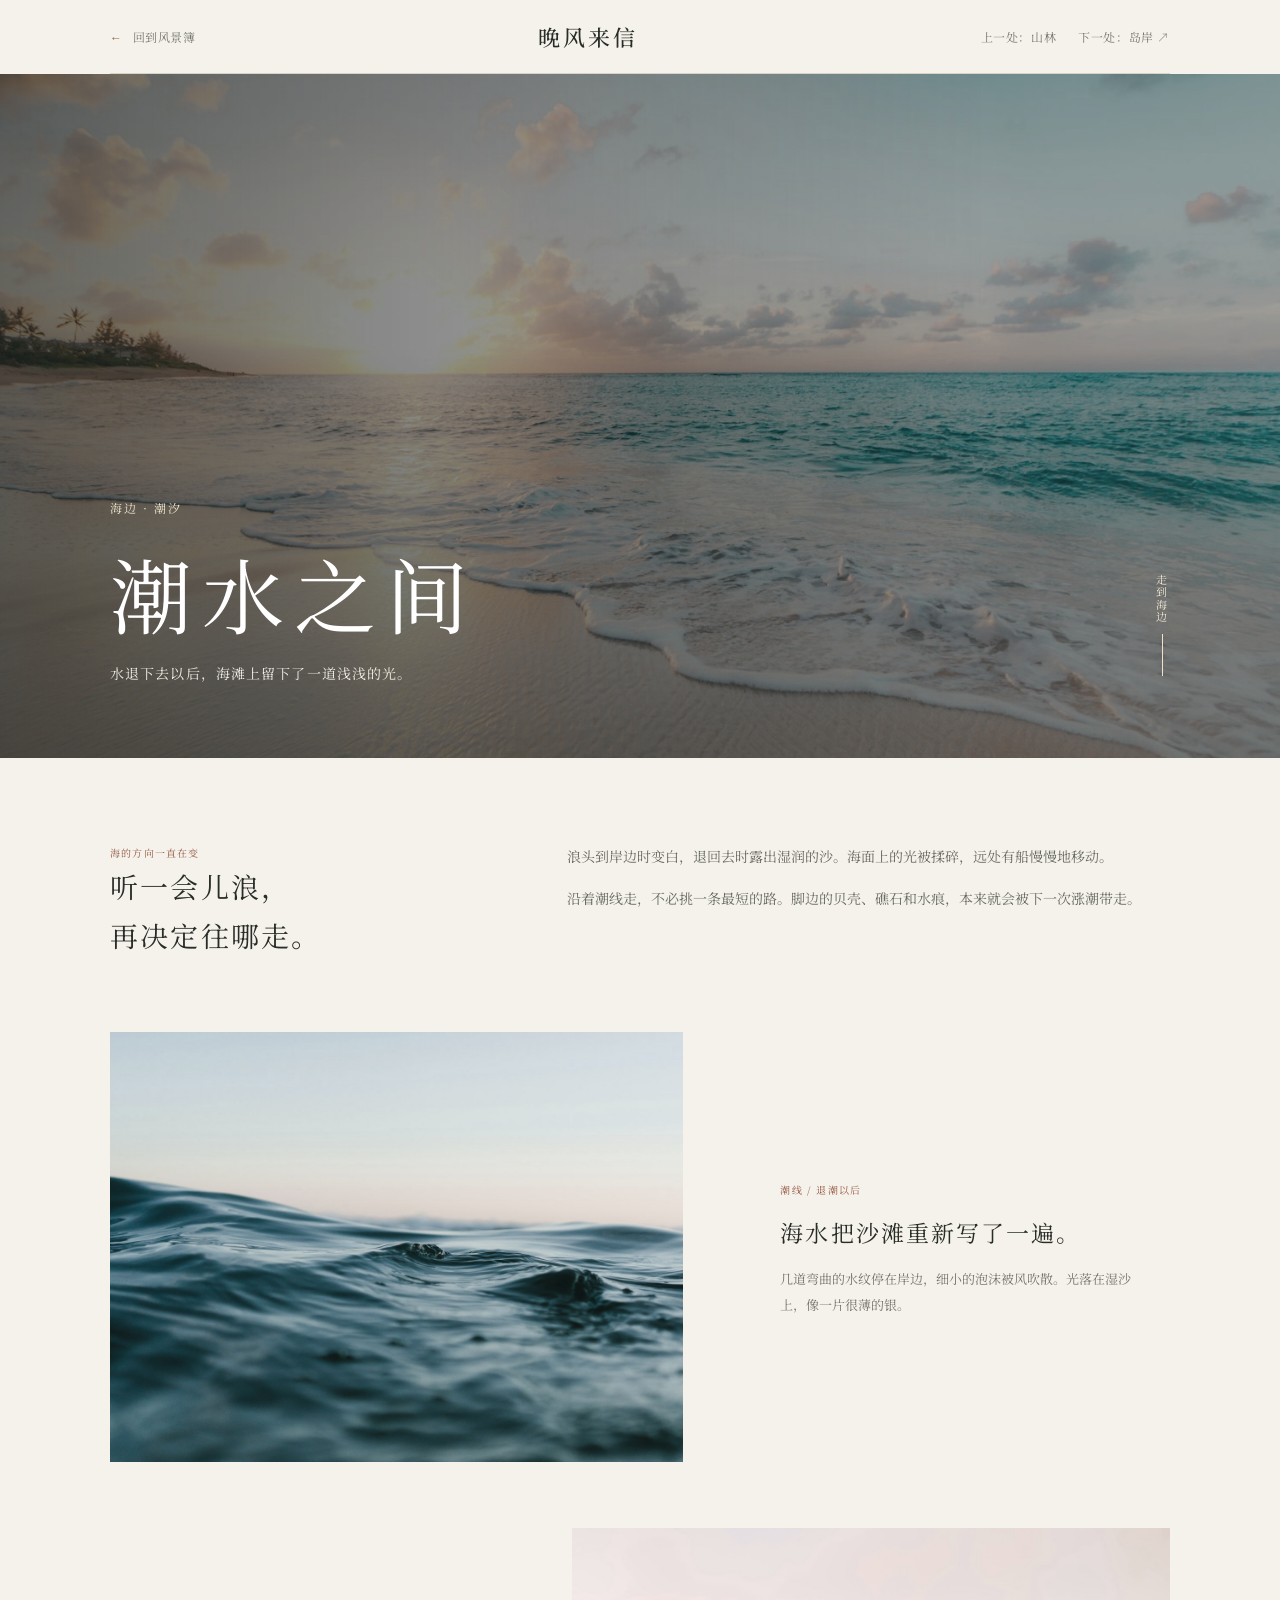
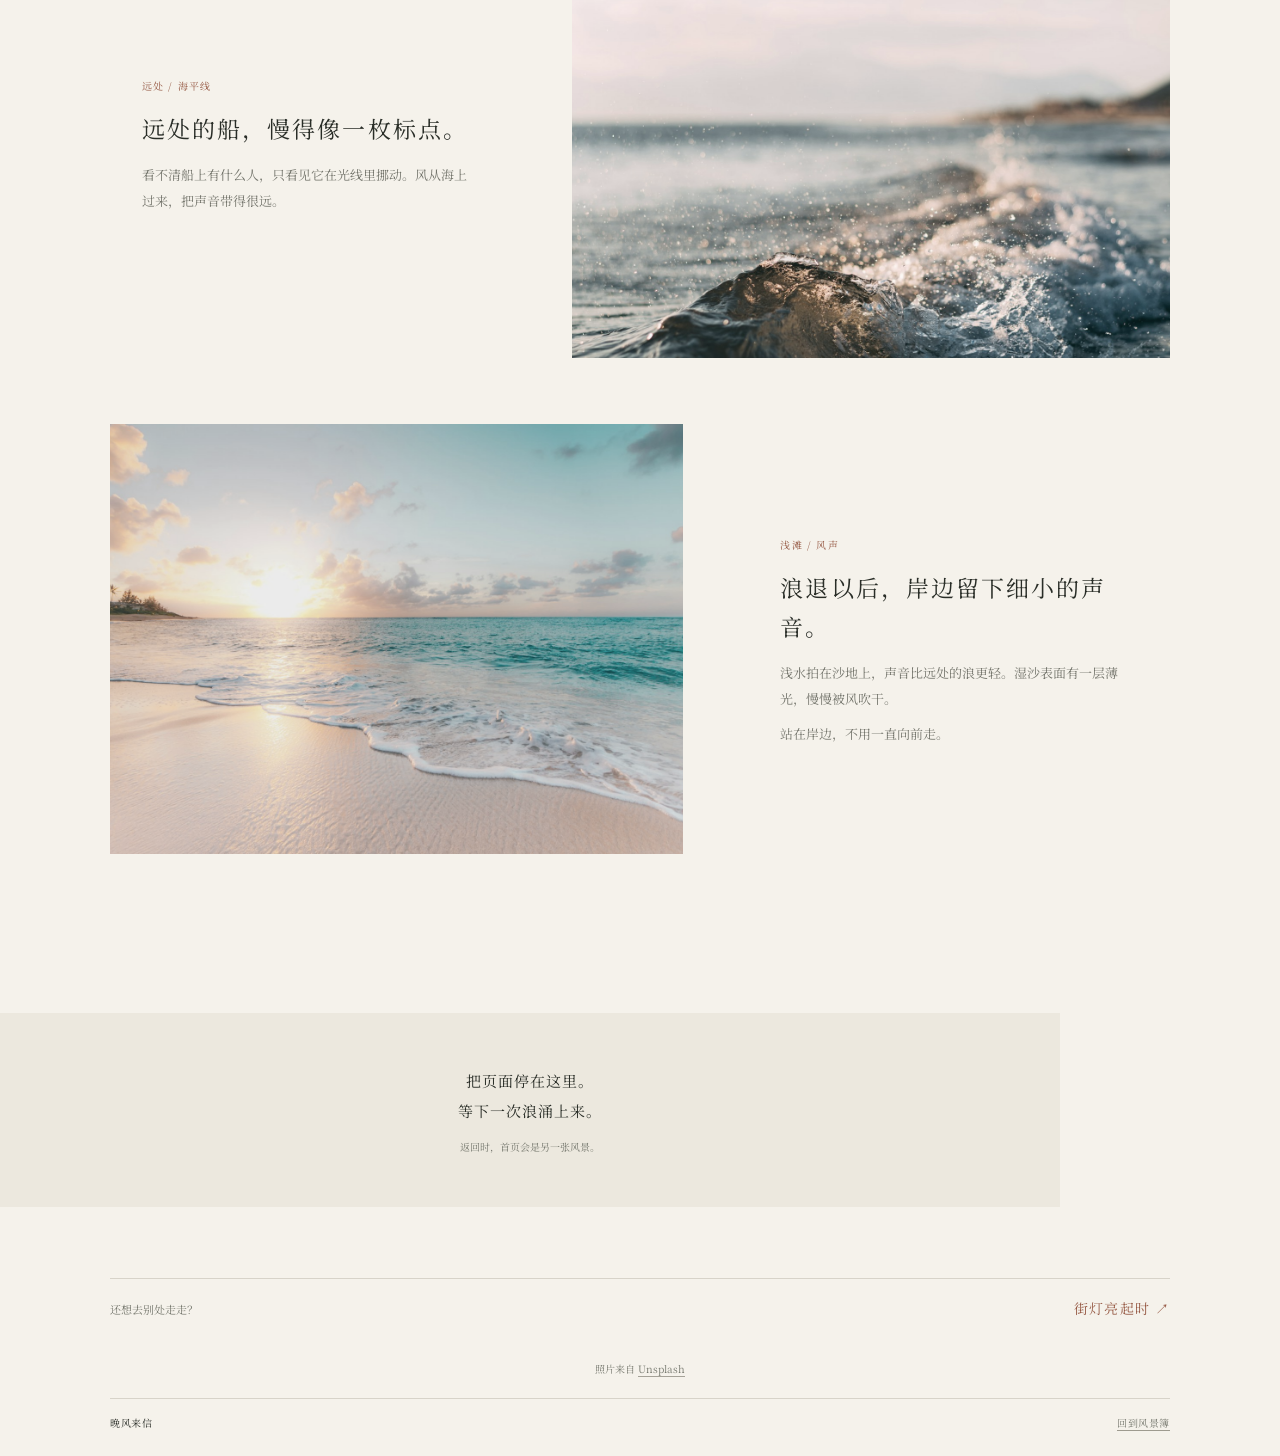
==== coast.html @ 427122a7 "Publish 晚风来信 static website" ====
<!doctype html><html lang="zh-CN"><head><meta charset="utf-8"><meta name="viewport" content="width=device-width, initial-scale=1"><meta name="theme-color" content="#f5f2eb"><meta name="description" content="沿着海岸，看看潮水留下的纹路。"><title>潮水之间｜晚风来信</title><link rel="preconnect" href="https://images.unsplash.com"><link rel="preconnect" href="https://fonts.googleapis.com"><link rel="preconnect" href="https://fonts.gstatic.com" crossorigin><link href="https://fonts.googleapis.com/css2?family=Noto+Serif+SC:wght@400;500;600&display=swap" rel="stylesheet"><link rel="stylesheet" href="site.css"><script defer src="site.js"></script></head><body class="page-enter">
<header class="place-head shell"><a class="back-link" href="index.html">回到风景簿</a><a class="wordmark" href="index.html">晚风来信</a><nav class="place-nav"><a href="mountain.html">上一处：山林</a><a href="island.html">下一处：岛岸 ↗</a></nav></header>
<main><section class="place-cover"><img data-photo="coast" alt="海浪和远处的海平线"><div class="place-cover-title"><small>海边 · 潮汐</small><h1>潮水之间</h1><p>水退下去以后，海滩上留下了一道浅浅的光。</p></div><a class="cover-enter" href="#view">走到海边</a></section>
<section class="place-intro shell" id="view"><div><small>海的方向一直在变</small><h2>听一会儿浪，<br>再决定往哪走。</h2></div><div><p>浪头到岸边时变白，退回去时露出湿润的沙。海面上的光被揉碎，远处有船慢慢地移动。</p><p>沿着潮线走，不必挑一条最短的路。脚边的贝壳、礁石和水痕，本来就会被下一次涨潮带走。</p></div></section>
<section class="photo-essay shell"><article class="essay-row"><figure class="essay-image"><img data-photo="coast" loading="lazy" alt="海岸边的潮水和礁石"></figure><div class="essay-text"><small>潮线 / 退潮以后</small><h3>海水把沙滩重新写了一遍。</h3><p>几道弯曲的水纹停在岸边，细小的泡沫被风吹散。光落在湿沙上，像一片很薄的银。</p></div></article><article class="essay-row reverse"><figure class="essay-image"><img data-photo="coast" loading="lazy" alt="海面上的薄雾和暮光"></figure><div class="essay-text"><small>远处 / 海平线</small><h3>远处的船，慢得像一枚标点。</h3><p>看不清船上有什么人，只看见它在光线里挪动。风从海上过来，把声音带得很远。</p></div></article><article class="essay-row"><figure class="essay-image"><img data-photo="coast" loading="lazy" alt="岸边的浅水和风吹过的海面"></figure><div class="essay-text"><small>浅滩 / 风声</small><h3>浪退以后，岸边留下细小的声音。</h3><p>浅水拍在沙地上，声音比远处的浪更轻。湿沙表面有一层薄光，慢慢被风吹干。</p><p>站在岸边，不用一直向前走。</p></div></article></section>
<section class="place-pause shell"><p>把页面停在这里。<br>等下一次浪涌上来。</p><small>返回时，首页会是另一张风景。</small></section>
<div class="next-place shell"><span>还想去别处走走？</span><a href="island.html">街灯亮起时</a></div><div class="place-credit">照片来自 <a href="https://unsplash.com" target="_blank" rel="noreferrer">Unsplash</a></div></main><footer class="site-footer shell"><span>晚风来信</span><a href="index.html">回到风景簿</a></footer></body></html>
---- site.css ----
:root{--paper:#f5f2eb;--paper2:#ece8de;--ink:#292d27;--muted:#77796f;--line:#d7d3c9;--red:#975b46;--serif:"Noto Serif SC","Songti SC",SimSun,serif;--width:1060px}*{box-sizing:border-box}html{scroll-behavior:smooth}body{margin:0;background:var(--paper);color:var(--ink);font-family:var(--serif);-webkit-font-smoothing:antialiased}a{color:inherit;text-decoration:none}.shell{width:min(var(--width),calc(100% - 76px));margin-inline:auto}.site-head{min-height:93px;display:grid;grid-template-columns:auto 1fr auto;gap:34px;align-items:center;border-bottom:1px solid var(--line)}.wordmark{font-size:22px;font-weight:500;letter-spacing:.13em;white-space:nowrap}.motto{font-size:12px;color:var(--muted);letter-spacing:.04em}.site-head nav{display:flex;gap:23px;font-size:12px;color:var(--muted)}.site-head nav a{padding:7px 0}.site-head nav .active{color:var(--red);border-bottom:1px solid var(--red)}.home-hero{padding-top:28px}.cover-link{height:390px;display:block;position:relative;overflow:hidden;background:#858d7d;color:#fff}.cover-photo{width:100%;height:100%;object-fit:cover;object-position:center 53%;filter:saturate(.66) brightness(.82);transition:transform 1.4s ease,opacity .5s}.cover-link:hover .cover-photo{transform:scale(1.025)}.cover-shade{position:absolute;inset:0;background:linear-gradient(90deg,rgba(18,24,19,.56),transparent 75%),linear-gradient(0deg,rgba(18,22,18,.35),transparent 65%)}.cover-title{position:absolute;left:6.4%;top:50%;transform:translateY(-50%);display:flex;flex-direction:column;align-items:flex-start}.cover-title small{font:12px var(--serif);letter-spacing:.18em;color:#eee7d9}.cover-title strong{font-size:clamp(36px,5.6vw,62px);line-height:1.45;letter-spacing:.09em;font-weight:400;margin:18px 0}.cover-title em{font-style:normal;font-size:13px;letter-spacing:.08em;border-bottom:1px solid #ffffff8a;padding-bottom:8px}.cover-mark{position:absolute;right:24px;bottom:20px;font-size:10px;letter-spacing:.06em;color:#ffffffc9}.hero-caption{text-align:right;color:var(--muted);font-size:12px;line-height:1.9;margin:13px 0 0}.destinations{padding-top:69px}.section-line{display:flex;align-items:baseline;justify-content:space-between;border-bottom:1px solid var(--line);padding-bottom:14px;margin-bottom:4px}.section-line h1{font-weight:400;font-size:24px;letter-spacing:.09em;margin:0}.section-line span{color:var(--muted);font-size:11px;letter-spacing:.08em}.destination{position:relative;display:grid;grid-template-columns:65px minmax(240px,.8fr) minmax(270px,1.2fr);gap:28px;align-items:center;padding:25px 8px 27px;border-bottom:1px solid var(--line);transition:background .3s,padding .3s}.destination:hover{background:#eeebe3;padding-left:17px;padding-right:17px}.destination-index{align-self:start;padding-top:8px;font-size:12px;color:var(--red);letter-spacing:.1em;writing-mode:vertical-rl}.destination-image{height:178px;overflow:hidden;background:var(--paper2)}.destination-image img{width:100%;height:100%;object-fit:cover;filter:saturate(.68);transition:transform .8s}.destination:hover .destination-image img{transform:scale(1.04)}.destination-copy{padding:5px 7% 5px 3%}.destination-copy h2{font-size:24px;font-weight:400;letter-spacing:.1em;margin:0 0 12px}.destination-copy p{font-size:13px;line-height:2;color:var(--muted);margin:0}.enter-link{display:inline-flex;gap:22px;align-items:center;margin-top:23px;color:var(--red);font-size:12px;letter-spacing:.07em}.enter-link b{font:16px Arial,sans-serif;transition:transform .2s}.destination:hover .enter-link b{transform:translate(3px,-2px)}.about{padding:64px 0 78px;text-align:center}.about-rule{width:35px;height:1px;background:var(--red);margin:0 auto 23px}.about p{font-size:14px;line-height:2.1;letter-spacing:.04em;margin:0 0 17px}.about span{font-size:10px;color:var(--muted)}.about a,.site-footer a{border-bottom:1px solid #9e9b8f}.site-footer{padding:16px 0 25px;border-top:1px solid var(--line);display:flex;justify-content:space-between;font-size:10px;color:var(--muted);letter-spacing:.06em}.site-footer span:first-child{color:var(--ink)}
/* Places */
.place-head{min-height:74px;display:flex;justify-content:space-between;align-items:center;border-bottom:1px solid var(--line)}.back-link,.place-nav a{font-size:12px;color:var(--muted);letter-spacing:.05em}.back-link:before{content:"←";margin-right:10px;color:var(--red);font-family:Arial,sans-serif}.place-nav{display:flex;gap:22px}.place-nav a:hover,.back-link:hover{color:var(--red)}.place-cover{height:min(76svh,710px);min-height:490px;position:relative;overflow:hidden;background:#818879;color:white}.place-cover img{width:100%;height:100%;object-fit:cover;filter:saturate(.65) brightness(.77);animation:slow-arrive 1.3s ease both}.place-cover:after{content:"";position:absolute;inset:0;background:linear-gradient(90deg,#10151070,transparent 77%),linear-gradient(0deg,#10151059,transparent 60%)}.place-cover-title{position:absolute;z-index:1;left:max(38px,calc((100vw - var(--width))/2));bottom:11%;max-width:620px}.place-cover-title small{font-size:12px;letter-spacing:.16em;color:#f0e6ce}.place-cover-title h1{font-size:clamp(42px,7vw,82px);font-weight:400;letter-spacing:.12em;margin:16px 0 12px}.place-cover-title p{font-size:14px;letter-spacing:.08em;color:#f1eee6;margin:0}.cover-enter{position:absolute;z-index:1;right:max(38px,calc((100vw - var(--width))/2));bottom:12%;font-size:11px;letter-spacing:.12em;writing-mode:vertical-rl;color:#f3ead4}.cover-enter:after{content:"";display:inline-block;height:42px;width:1px;background:#eee3c7;margin:12px auto 0}.place-intro{padding:81px 0 72px;display:grid;grid-template-columns:.75fr 1.25fr;gap:9%;align-items:start}.place-intro h2{font-size:28px;font-weight:400;line-height:1.75;letter-spacing:.08em;margin:0}.place-intro p{font-size:14px;line-height:2.1;color:#686b62;margin:3px 0 13px;max-width:590px}.place-intro small{font-size:10px;color:var(--red);letter-spacing:.12em}.photo-essay{padding-bottom:83px}.essay-row{display:grid;grid-template-columns:1.15fr .85fr;gap:6%;align-items:center;margin:0 0 66px}.essay-row.reverse{grid-template-columns:.8fr 1.2fr}.essay-row.reverse .essay-image{order:2}.essay-image{height:430px;overflow:hidden;background:var(--paper2)}.essay-image img{width:100%;height:100%;object-fit:cover;filter:saturate(.69);transition:transform 1.4s ease}.essay-image:hover img{transform:scale(1.025)}.essay-text{padding:15px 8%}.essay-text small{font-size:10px;color:var(--red);letter-spacing:.12em}.essay-text h3{font-size:23px;font-weight:400;letter-spacing:.09em;line-height:1.7;margin:14px 0}.essay-text p{font-size:13px;color:#75766d;line-height:2;margin:0}.place-pause{padding:53px 24px;background:var(--paper2);text-align:center;margin:10px 0 71px}.place-pause p{font-size:15px;line-height:2;letter-spacing:.06em;margin:0}.place-pause small{display:block;font-size:10px;color:var(--muted);margin-top:13px}.next-place{display:flex;justify-content:space-between;align-items:center;border-top:1px solid var(--line);padding:19px 0 42px}.next-place span{font-size:11px;color:var(--muted)}.next-place a{font-size:14px;color:var(--red);letter-spacing:.08em}.next-place a:after{content:" ↗";font-family:Arial,sans-serif}.place-credit{font-size:10px;color:var(--muted);text-align:center;padding:0 0 22px}.place-credit a{border-bottom:1px solid #a5a298}
.page-enter{animation:page-in .65s ease both}@keyframes page-in{from{opacity:0}to{opacity:1}}@keyframes slow-arrive{from{transform:scale(1.03);opacity:.7}to{transform:scale(1);opacity:1}}
@media(max-width:700px){.shell{width:calc(100% - 38px)}.site-head{min-height:82px;grid-template-columns:1fr auto;gap:0}.wordmark{font-size:20px}.motto{grid-column:1;grid-row:2;margin:0 0 11px;font-size:10px}.site-head nav{grid-column:2;grid-row:1/3;gap:13px;font-size:11px}.home-hero{padding-top:17px}.cover-link{height:360px}.cover-title{left:24px}.cover-title strong{font-size:41px}.cover-mark{right:13px;bottom:12px}.hero-caption{font-size:11px}.destinations{padding-top:52px}.section-line{align-items:flex-start;gap:15px}.section-line h1{font-size:20px}.section-line span{font-size:10px;white-space:nowrap;padding-top:6px}.destination{grid-template-columns:26px 1fr;gap:15px;padding:20px 0}.destination-index{grid-row:1/3;font-size:10px}.destination-image{height:170px;grid-column:2}.destination-copy{grid-column:2;padding:2px 0}.destination-copy h2{font-size:21px}.destination-copy p{font-size:12px}.enter-link{margin-top:15px}.about{padding:51px 0 60px}.place-head{min-height:66px}.place-nav{gap:12px}.place-nav a,.back-link{font-size:10px}.place-cover{height:75svh;min-height:490px}.place-cover-title{left:23px;right:23px;bottom:12%}.place-cover-title h1{font-size:47px}.place-cover-title p{font-size:12px;line-height:1.8}.cover-enter{right:23px;bottom:14%}.place-intro{padding:58px 0 50px;grid-template-columns:1fr;gap:19px}.place-intro h2{font-size:24px}.place-intro p{font-size:13px}.essay-row,.essay-row.reverse{grid-template-columns:1fr;gap:19px;margin-bottom:42px}.essay-row.reverse .essay-image{order:0}.essay-image{height:320px}.essay-text{padding:0 4px}.essay-text h3{font-size:20px;margin:10px 0}.essay-text p{font-size:12px}.place-pause{margin:0 0 47px;padding:38px 18px}.place-pause p{font-size:13px}.next-place{padding-bottom:30px}.site-footer{font-size:9px}}
@media(prefers-reduced-motion:reduce){html{scroll-behavior:auto}*,*:before,*:after{animation-duration:.01ms!important;transition-duration:.01ms!important}}
body.leaving{opacity:0;transition:opacity .12s ease}
figure{margin:0}
.destination-kind{display:block;margin:0 0 9px;color:var(--red);font-size:10px;letter-spacing:.12em}.destination:nth-of-type(even) .destination-image{grid-column:3}.destination:nth-of-type(even) .destination-copy{grid-column:2;grid-row:1}.essay-text p+p{margin-top:9px}@media(max-width:700px){.destination:nth-of-type(even) .destination-image{grid-column:2}.destination:nth-of-type(even) .destination-copy{grid-column:2;grid-row:auto}}
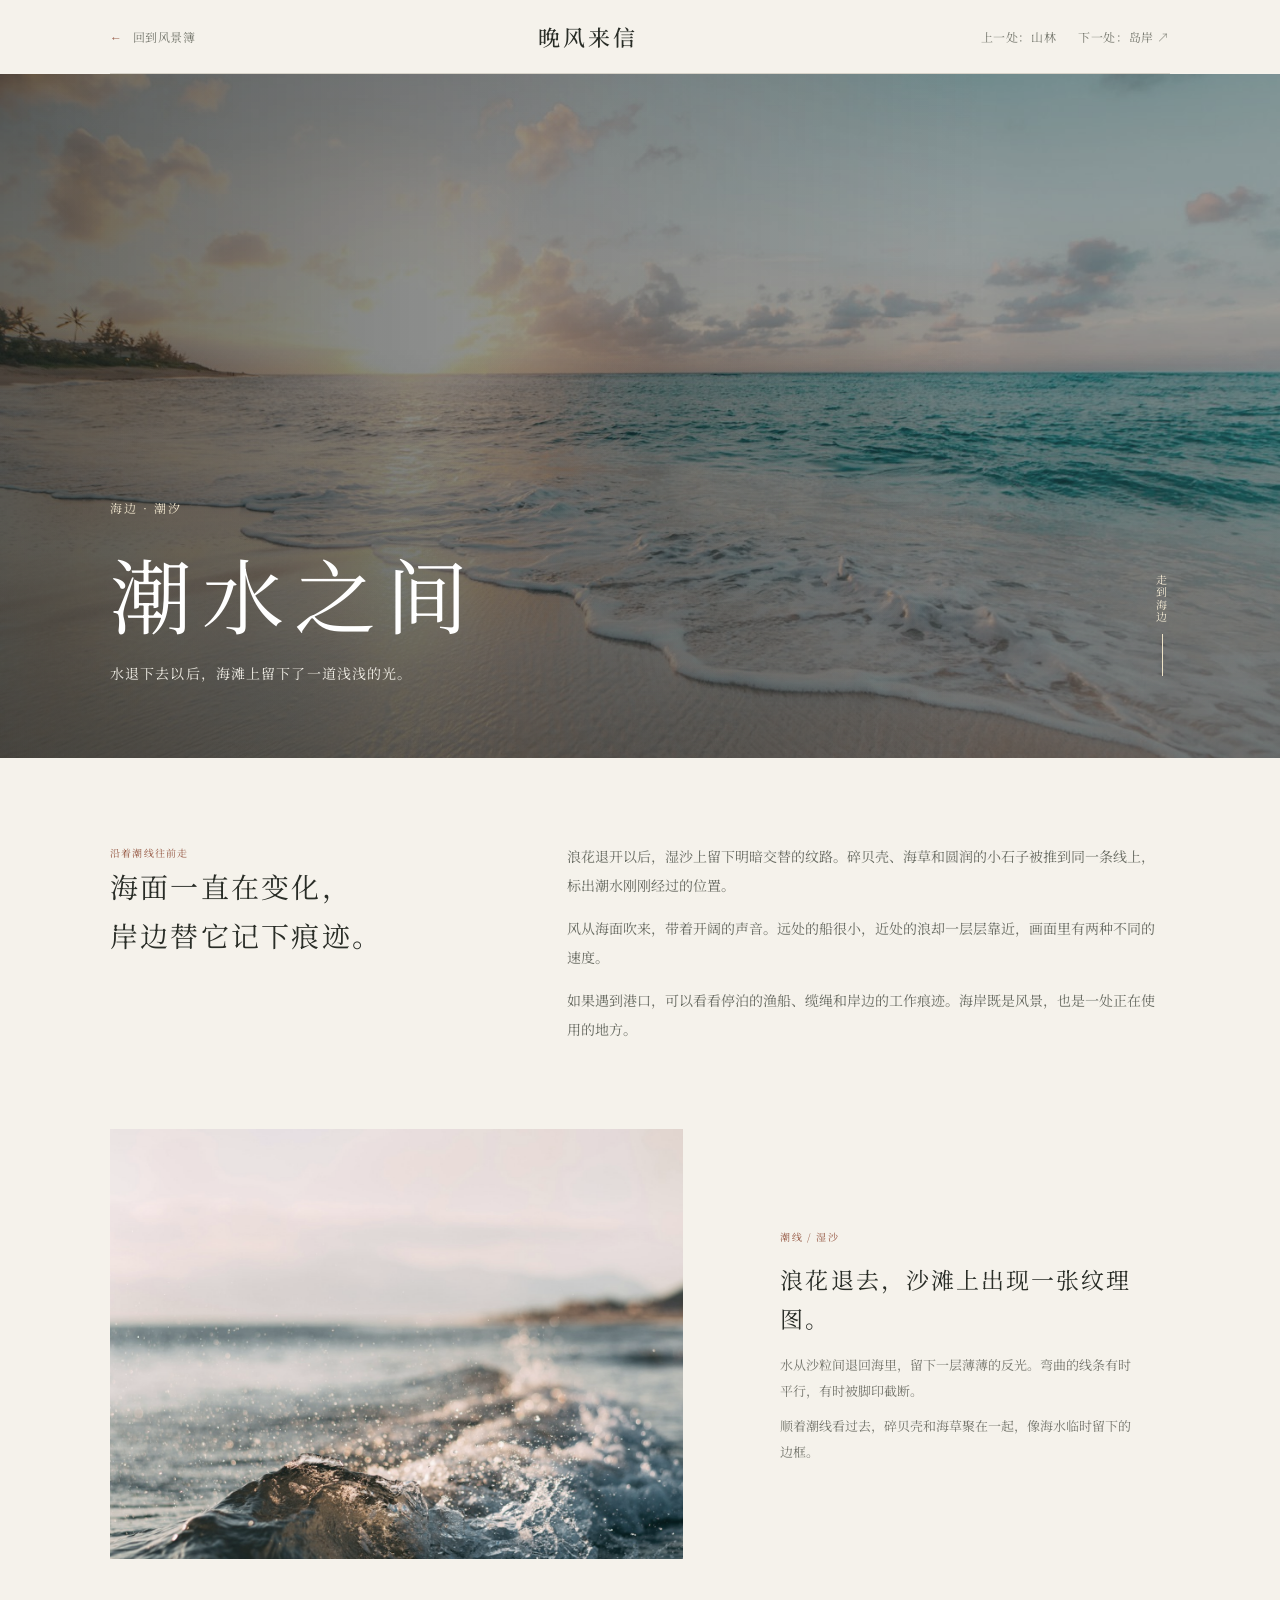
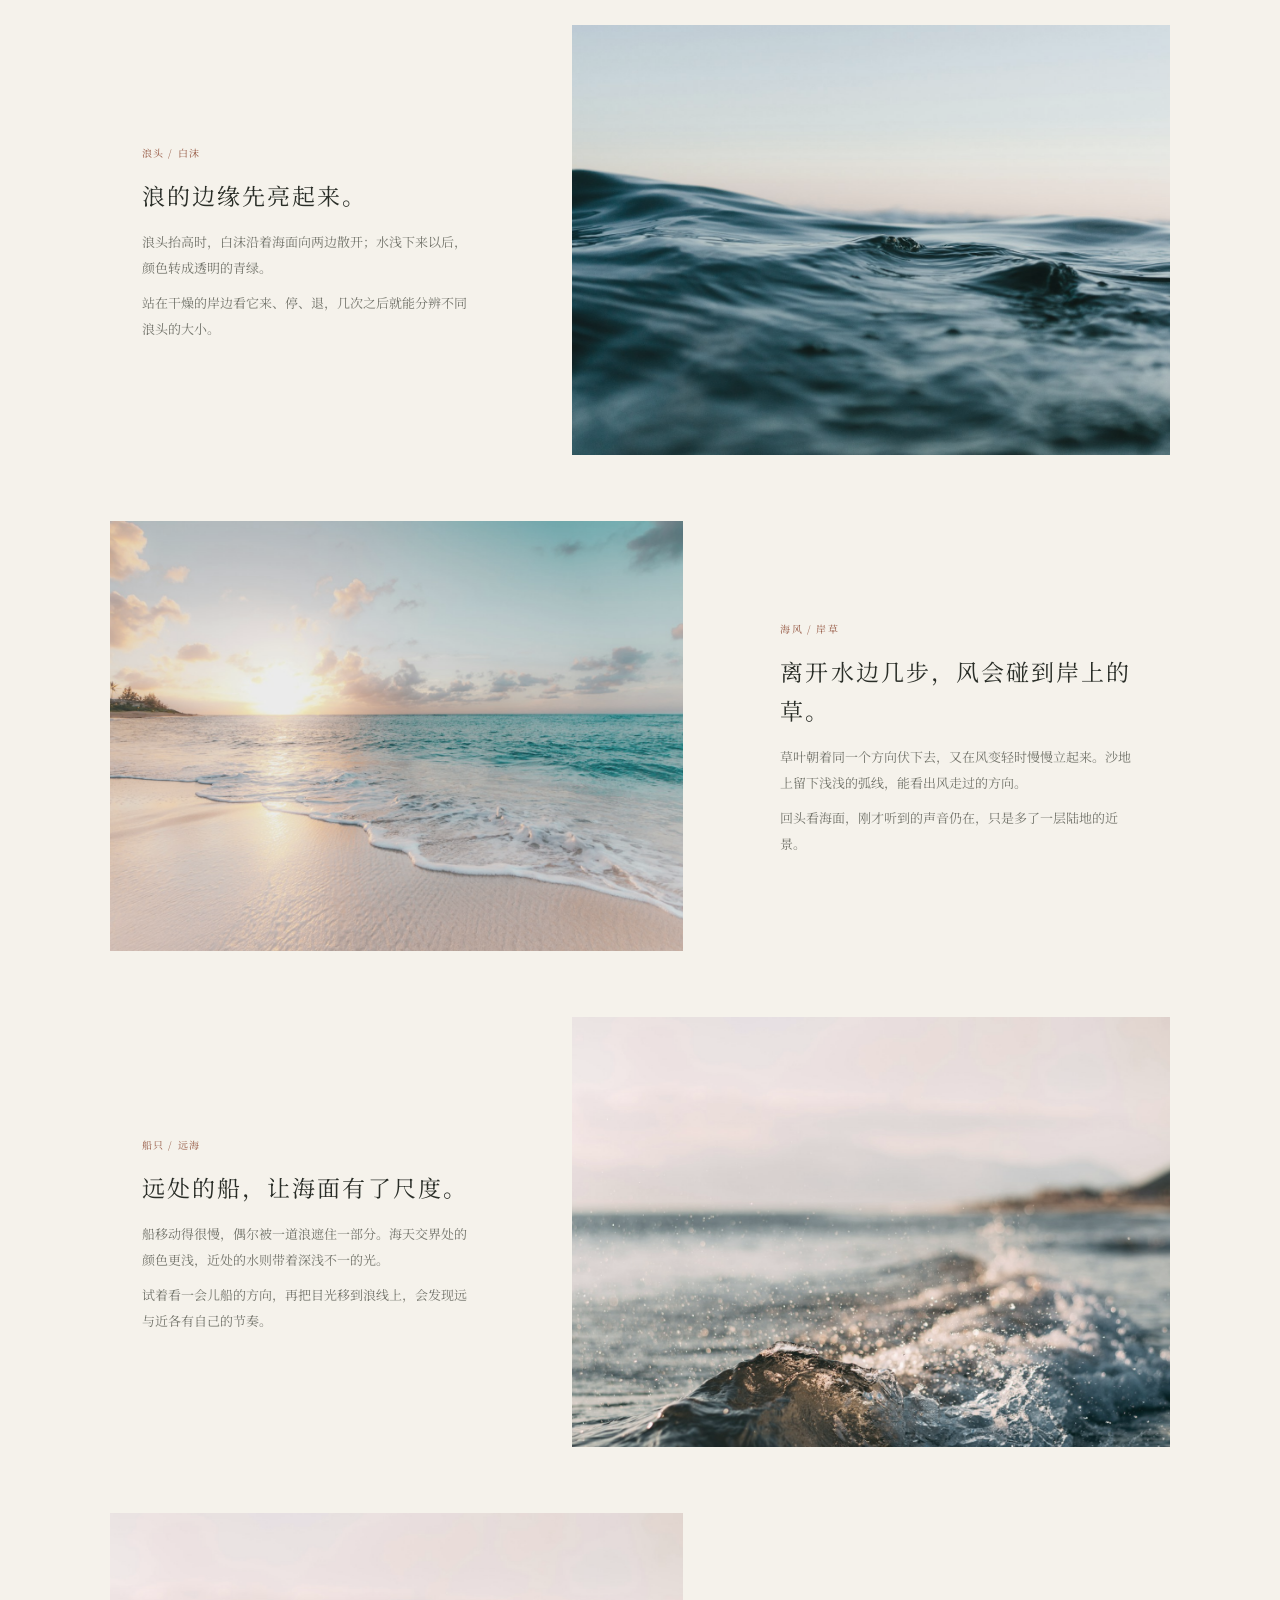
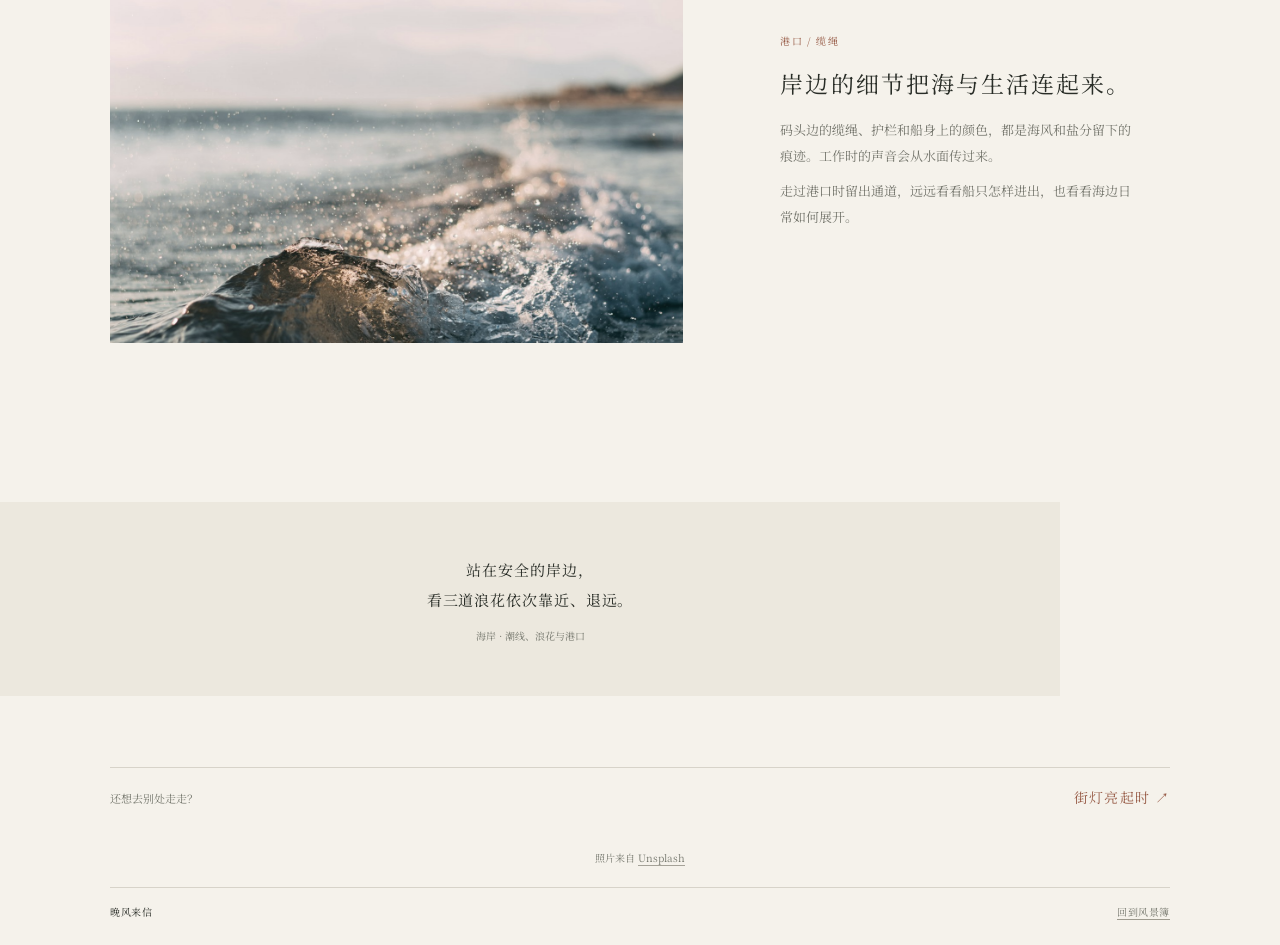
==== commit eda3ac3c: "Sync latest 晚风来信 site: coast.html" ====
--- a/coast.html
+++ b/coast.html
@@ -1,9 +1,9 @@
 <!doctype html><html lang="zh-CN"><head><meta charset="utf-8"><meta name="viewport" content="width=device-width, initial-scale=1"><meta name="theme-color" content="#f5f2eb"><meta name="description" content="沿着海岸，看看潮水留下的纹路。"><title>潮水之间｜晚风来信</title><link rel="preconnect" href="https://images.unsplash.com"><link rel="preconnect" href="https://fonts.googleapis.com"><link rel="preconnect" href="https://fonts.gstatic.com" crossorigin><link href="https://fonts.googleapis.com/css2?family=Noto+Serif+SC:wght@400;500;600&display=swap" rel="stylesheet"><link rel="stylesheet" href="site.css"><script defer src="site.js"></script></head><body class="page-enter">
 <header class="place-head shell"><a class="back-link" href="index.html">回到风景簿</a><a class="wordmark" href="index.html">晚风来信</a><nav class="place-nav"><a href="mountain.html">上一处：山林</a><a href="island.html">下一处：岛岸 ↗</a></nav></header>
 <main><section class="place-cover"><img data-photo="coast" alt="海浪和远处的海平线"><div class="place-cover-title"><small>海边 · 潮汐</small><h1>潮水之间</h1><p>水退下去以后，海滩上留下了一道浅浅的光。</p></div><a class="cover-enter" href="#view">走到海边</a></section>
-<section class="place-intro shell" id="view"><div><small>海的方向一直在变</small><h2>听一会儿浪，<br>再决定往哪走。</h2></div><div><p>浪头到岸边时变白，退回去时露出湿润的沙。海面上的光被揉碎，远处有船慢慢地移动。</p><p>沿着潮线走，不必挑一条最短的路。脚边的贝壳、礁石和水痕，本来就会被下一次涨潮带走。</p></div></section>
-<section class="photo-essay shell"><article class="essay-row"><figure class="essay-image"><img data-photo="coast" loading="lazy" alt="海岸边的潮水和礁石"></figure><div class="essay-text"><small>潮线 / 退潮以后</small><h3>海水把沙滩重新写了一遍。</h3><p>几道弯曲的水纹停在岸边，细小的泡沫被风吹散。光落在湿沙上，像一片很薄的银。</p></div></article><article class="essay-row reverse"><figure class="essay-image"><img data-photo="coast" loading="lazy" alt="海面上的薄雾和暮光"></figure><div class="essay-text"><small>远处 / 海平线</small><h3>远处的船，慢得像一枚标点。</h3><p>看不清船上有什么人，只看见它在光线里挪动。风从海上过来，把声音带得很远。</p></div></article><article class="essay-row"><figure class="essay-image"><img data-photo="coast" loading="lazy" alt="岸边的浅水和风吹过的海面"></figure><div class="essay-text"><small>浅滩 / 风声</small><h3>浪退以后，岸边留下细小的声音。</h3><p>浅水拍在沙地上，声音比远处的浪更轻。湿沙表面有一层薄光，慢慢被风吹干。</p><p>站在岸边，不用一直向前走。</p></div></article></section>
-<section class="place-pause shell"><p>把页面停在这里。<br>等下一次浪涌上来。</p><small>返回时，首页会是另一张风景。</small></section>
+<section class="place-intro shell" id="view"><div><small>沿着潮线往前走</small><h2>海面一直在变化，<br>岸边替它记下痕迹。</h2></div><div><p>浪花退开以后，湿沙上留下明暗交替的纹路。碎贝壳、海草和圆润的小石子被推到同一条线上，标出潮水刚刚经过的位置。</p><p>风从海面吹来，带着开阔的声音。远处的船很小，近处的浪却一层层靠近，画面里有两种不同的速度。</p><p>如果遇到港口，可以看看停泊的渔船、缆绳和岸边的工作痕迹。海岸既是风景，也是一处正在使用的地方。</p></div></section>
+<section class="photo-essay shell"><article class="essay-row"><figure class="essay-image"><img data-photo="coast" loading="lazy" alt="海浪退去后留下的湿沙纹路"></figure><div class="essay-text"><small>潮线 / 湿沙</small><h3>浪花退去，沙滩上出现一张纹理图。</h3><p>水从沙粒间退回海里，留下一层薄薄的反光。弯曲的线条有时平行，有时被脚印截断。</p><p>顺着潮线看过去，碎贝壳和海草聚在一起，像海水临时留下的边框。</p></div></article><article class="essay-row reverse"><figure class="essay-image"><img data-photo="coast" loading="lazy" alt="海浪与岸边的白色泡沫"></figure><div class="essay-text"><small>浪头 / 白沫</small><h3>浪的边缘先亮起来。</h3><p>浪头抬高时，白沫沿着海面向两边散开；水浅下来以后，颜色转成透明的青绿。</p><p>站在干燥的岸边看它来、停、退，几次之后就能分辨不同浪头的大小。</p></div></article><article class="essay-row"><figure class="essay-image"><img data-photo="coast" loading="lazy" alt="海岸边被风吹动的草地"></figure><div class="essay-text"><small>海风 / 岸草</small><h3>离开水边几步，风会碰到岸上的草。</h3><p>草叶朝着同一个方向伏下去，又在风变轻时慢慢立起来。沙地上留下浅浅的弧线，能看出风走过的方向。</p><p>回头看海面，刚才听到的声音仍在，只是多了一层陆地的近景。</p></div></article><article class="essay-row reverse"><figure class="essay-image"><img data-photo="coast" loading="lazy" alt="远处航行的船与海平线"></figure><div class="essay-text"><small>船只 / 远海</small><h3>远处的船，让海面有了尺度。</h3><p>船移动得很慢，偶尔被一道浪遮住一部分。海天交界处的颜色更浅，近处的水则带着深浅不一的光。</p><p>试着看一会儿船的方向，再把目光移到浪线上，会发现远与近各有自己的节奏。</p></div></article><article class="essay-row"><figure class="essay-image"><img data-photo="coast" loading="lazy" alt="海港码头和停泊的船只"></figure><div class="essay-text"><small>港口 / 缆绳</small><h3>岸边的细节把海与生活连起来。</h3><p>码头边的缆绳、护栏和船身上的颜色，都是海风和盐分留下的痕迹。工作时的声音会从水面传过来。</p><p>走过港口时留出通道，远远看看船只怎样进出，也看看海边日常如何展开。</p></div></article></section>
+<section class="place-pause shell"><p>站在安全的岸边，<br>看三道浪花依次靠近、退远。</p><small>海岸 · 潮线、浪花与港口</small></section>
 <div class="next-place shell"><span>还想去别处走走？</span><a href="island.html">街灯亮起时</a></div><div class="place-credit">照片来自 <a href="https://unsplash.com" target="_blank" rel="noreferrer">Unsplash</a></div></main><footer class="site-footer shell"><span>晚风来信</span><a href="index.html">回到风景簿</a></footer></body></html>
 
 
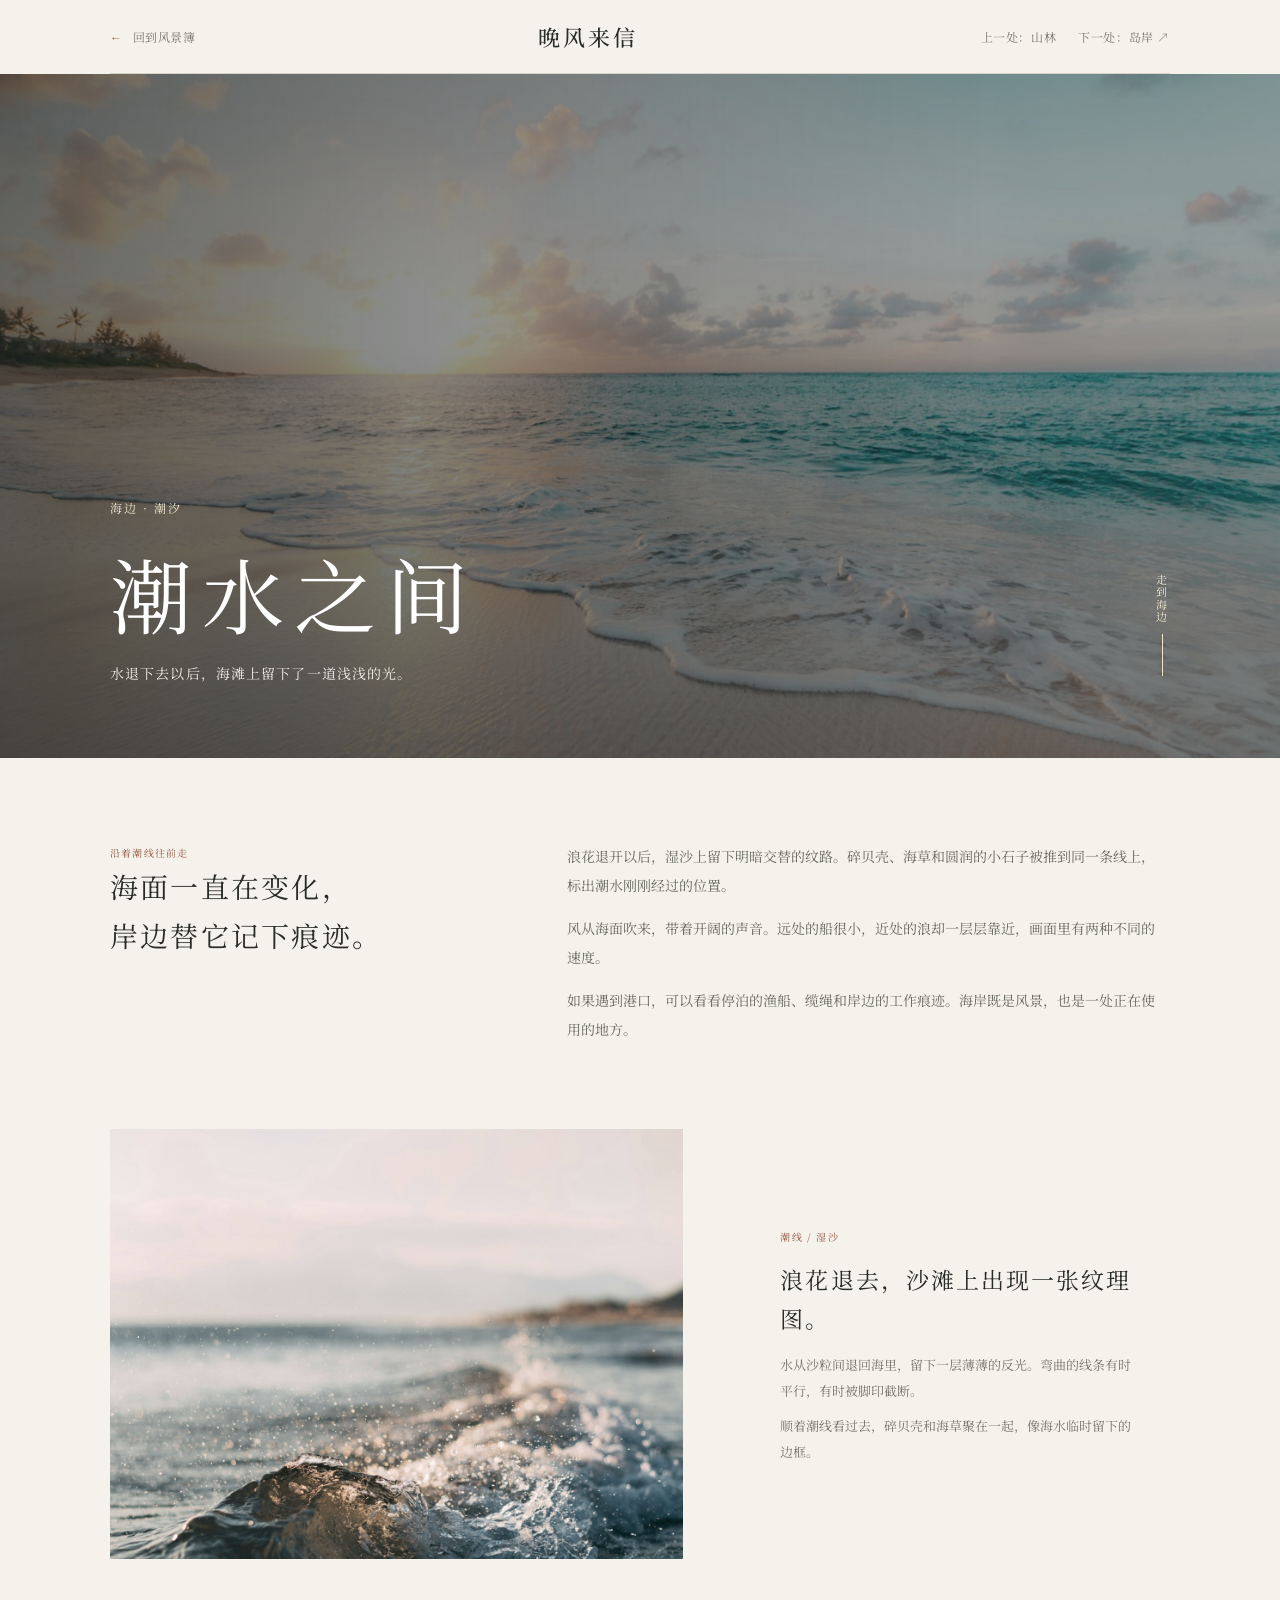
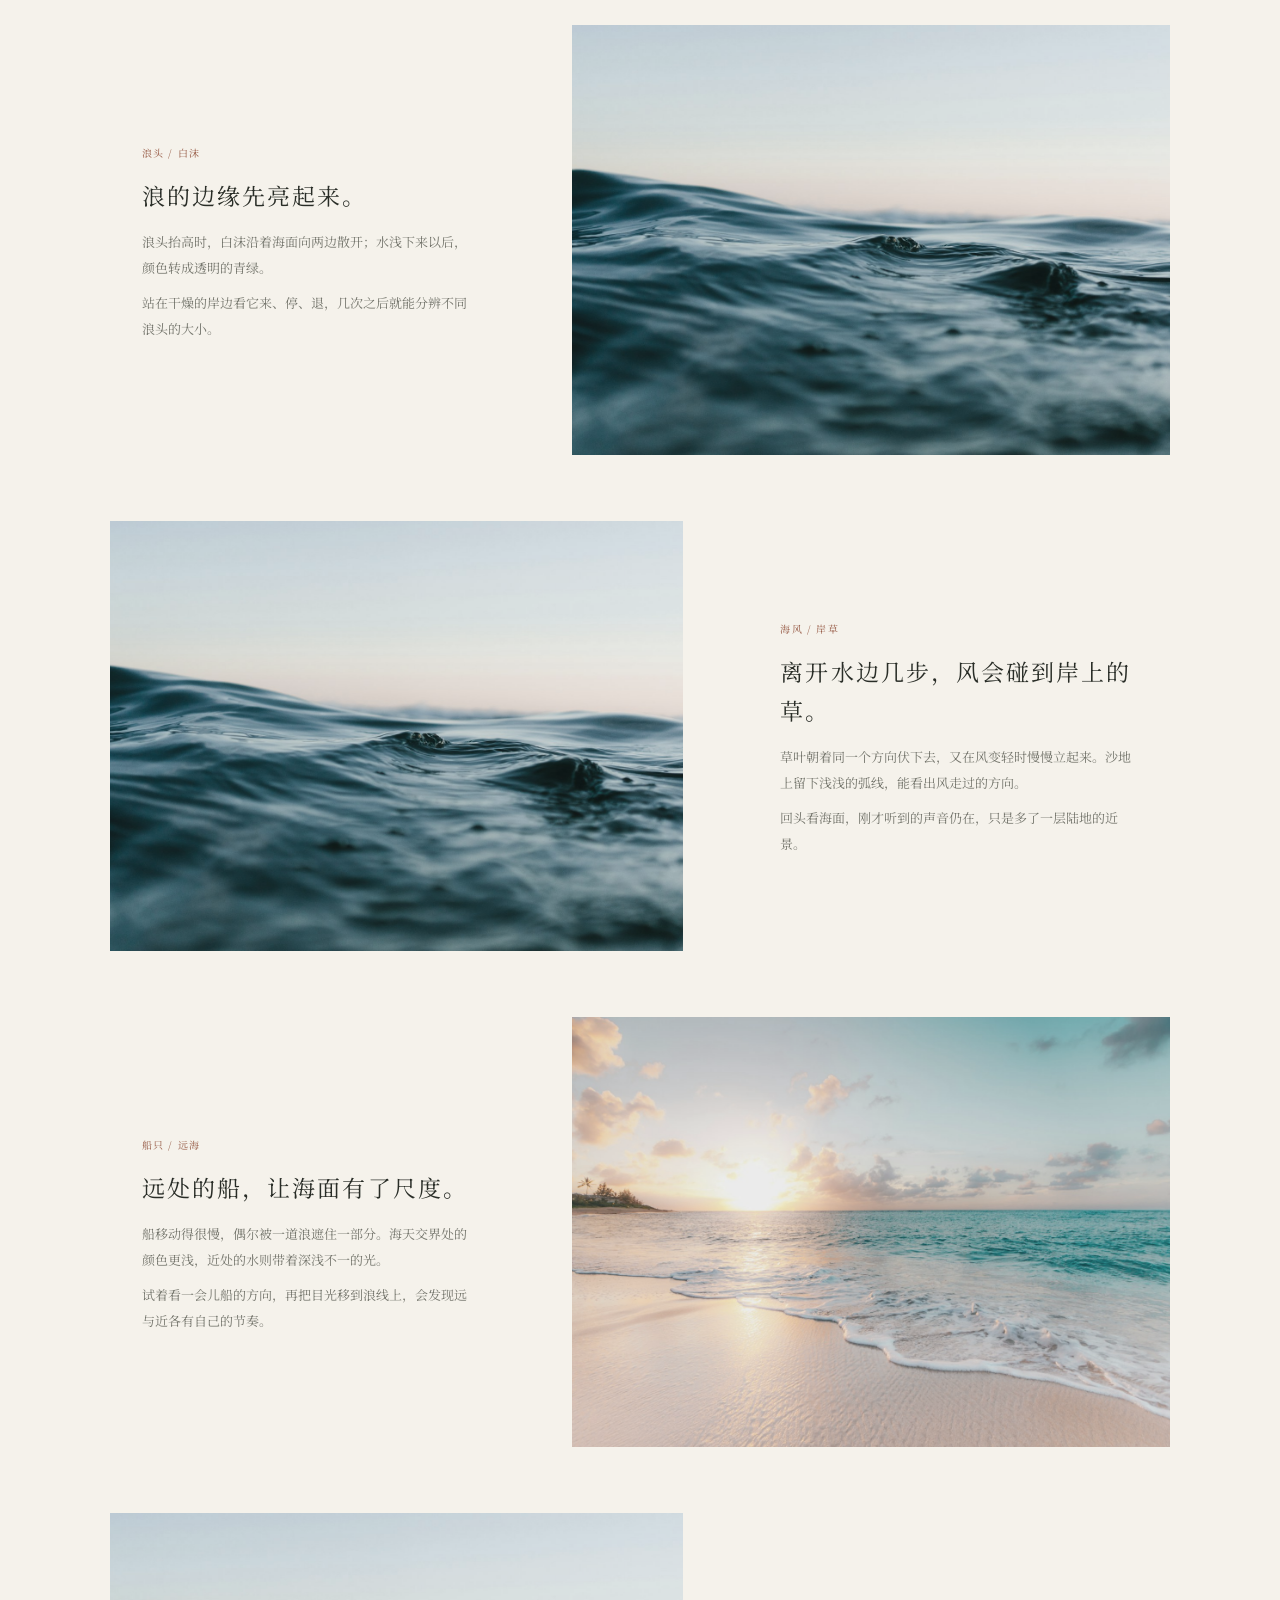
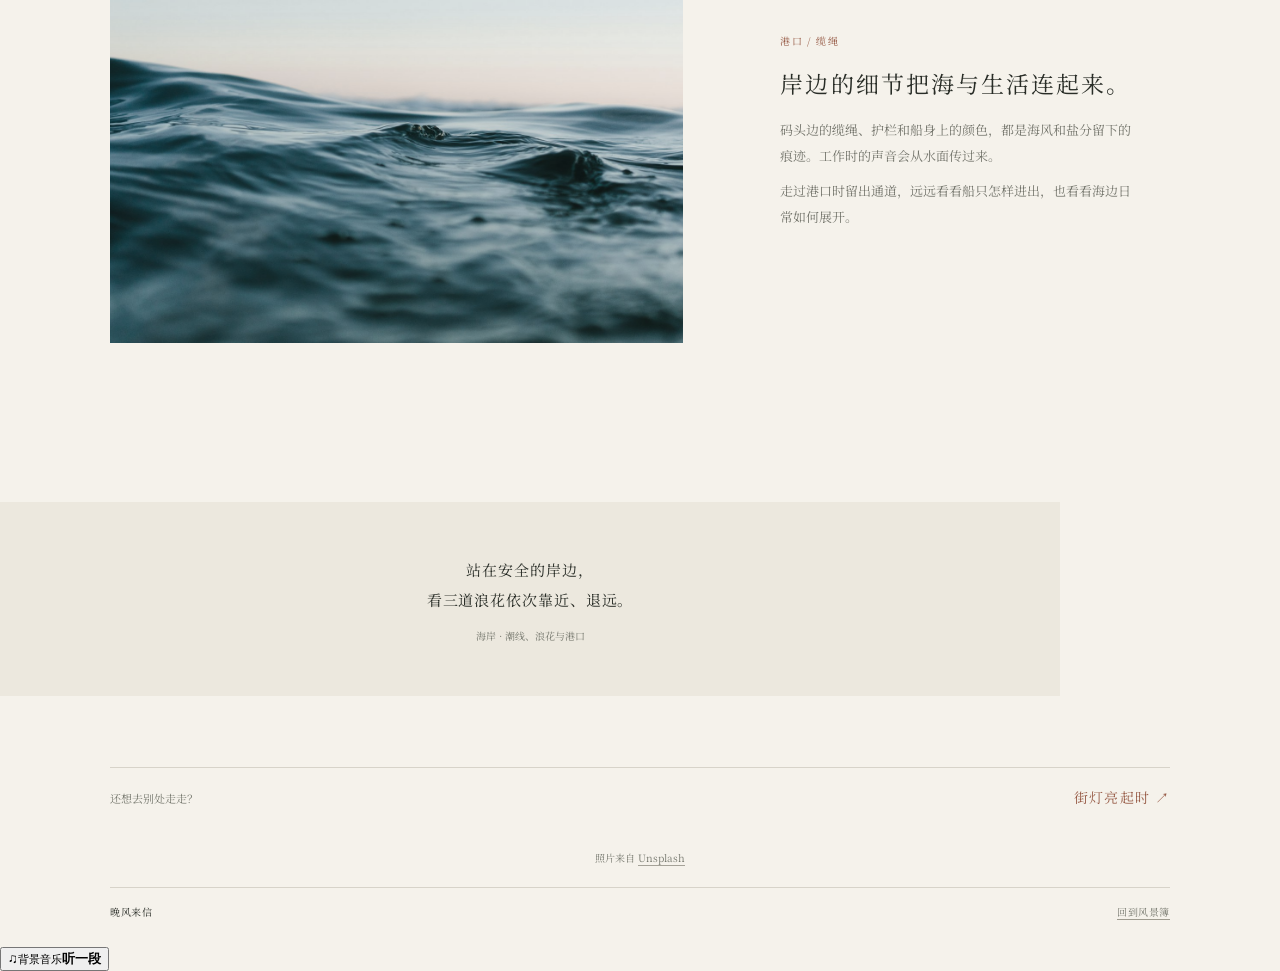
==== commit 745528a7: "Update Wind Letter site with expanded scenes and music prompt" ====
--- a/coast.html
+++ b/coast.html
@@ -4,6 +4,20 @@
 <section class="place-intro shell" id="view"><div><small>沿着潮线往前走</small><h2>海面一直在变化，<br>岸边替它记下痕迹。</h2></div><div><p>浪花退开以后，湿沙上留下明暗交替的纹路。碎贝壳、海草和圆润的小石子被推到同一条线上，标出潮水刚刚经过的位置。</p><p>风从海面吹来，带着开阔的声音。远处的船很小，近处的浪却一层层靠近，画面里有两种不同的速度。</p><p>如果遇到港口，可以看看停泊的渔船、缆绳和岸边的工作痕迹。海岸既是风景，也是一处正在使用的地方。</p></div></section>
 <section class="photo-essay shell"><article class="essay-row"><figure class="essay-image"><img data-photo="coast" loading="lazy" alt="海浪退去后留下的湿沙纹路"></figure><div class="essay-text"><small>潮线 / 湿沙</small><h3>浪花退去，沙滩上出现一张纹理图。</h3><p>水从沙粒间退回海里，留下一层薄薄的反光。弯曲的线条有时平行，有时被脚印截断。</p><p>顺着潮线看过去，碎贝壳和海草聚在一起，像海水临时留下的边框。</p></div></article><article class="essay-row reverse"><figure class="essay-image"><img data-photo="coast" loading="lazy" alt="海浪与岸边的白色泡沫"></figure><div class="essay-text"><small>浪头 / 白沫</small><h3>浪的边缘先亮起来。</h3><p>浪头抬高时，白沫沿着海面向两边散开；水浅下来以后，颜色转成透明的青绿。</p><p>站在干燥的岸边看它来、停、退，几次之后就能分辨不同浪头的大小。</p></div></article><article class="essay-row"><figure class="essay-image"><img data-photo="coast" loading="lazy" alt="海岸边被风吹动的草地"></figure><div class="essay-text"><small>海风 / 岸草</small><h3>离开水边几步，风会碰到岸上的草。</h3><p>草叶朝着同一个方向伏下去，又在风变轻时慢慢立起来。沙地上留下浅浅的弧线，能看出风走过的方向。</p><p>回头看海面，刚才听到的声音仍在，只是多了一层陆地的近景。</p></div></article><article class="essay-row reverse"><figure class="essay-image"><img data-photo="coast" loading="lazy" alt="远处航行的船与海平线"></figure><div class="essay-text"><small>船只 / 远海</small><h3>远处的船，让海面有了尺度。</h3><p>船移动得很慢，偶尔被一道浪遮住一部分。海天交界处的颜色更浅，近处的水则带着深浅不一的光。</p><p>试着看一会儿船的方向，再把目光移到浪线上，会发现远与近各有自己的节奏。</p></div></article><article class="essay-row"><figure class="essay-image"><img data-photo="coast" loading="lazy" alt="海港码头和停泊的船只"></figure><div class="essay-text"><small>港口 / 缆绳</small><h3>岸边的细节把海与生活连起来。</h3><p>码头边的缆绳、护栏和船身上的颜色，都是海风和盐分留下的痕迹。工作时的声音会从水面传过来。</p><p>走过港口时留出通道，远远看看船只怎样进出，也看看海边日常如何展开。</p></div></article></section>
 <section class="place-pause shell"><p>站在安全的岸边，<br>看三道浪花依次靠近、退远。</p><small>海岸 · 潮线、浪花与港口</small></section>
-<div class="next-place shell"><span>还想去别处走走？</span><a href="island.html">街灯亮起时</a></div><div class="place-credit">照片来自 <a href="https://unsplash.com" target="_blank" rel="noreferrer">Unsplash</a></div></main><footer class="site-footer shell"><span>晚风来信</span><a href="index.html">回到风景簿</a></footer></body></html>
-
-
+<div class="next-place shell"><span>还想去别处走走？</span><a href="island.html">街灯亮起时</a></div><div class="place-credit">照片来自 <a href="https://unsplash.com" target="_blank" rel="noreferrer">Unsplash</a></div></main><footer class="site-footer shell"><span>晚风来信</span><a href="index.html">回到风景簿</a></footer><aside class="music-dock" aria-label="背景音乐">
+  <button class="music-toggle" type="button" aria-expanded="false" aria-controls="music-panel">
+    <span class="music-glyph" aria-hidden="true">♫</span><span class="music-label"><small>背景音乐</small><strong>听一段</strong></span>
+  </button>
+  <section class="music-panel" id="music-panel" hidden aria-label="Spotify 音乐播放器">
+    <div class="music-panel-head"><div><small>本页音乐</small><strong>Sacred Play Secret Place</strong><span>matryoshka</span></div><button class="music-close" type="button" aria-label="收起播放器">×</button></div>
+    <div class="spotify-embed" id="spotify-embed" aria-live="polite">选择播放后载入播放器</div><p class="music-fallback" role="status">若浏览器没有自动播放，请点播放器里的播放键。</p>
+    <a class="music-provider-link" href="https://open.spotify.com/track/5IJ1XPg1t3IAfhxfLRSuA9" target="_blank" rel="noopener noreferrer">在 Spotify 打开 ↗</a>
+  </section>
+</aside><aside class="music-invitation" aria-labelledby="music-invitation-title" hidden>
+  <div class="invitation-mark" aria-hidden="true">♫</div>
+  <div class="invitation-copy"><small>晚风来信 · 一段音乐</small><h2 id="music-invitation-title">要播放背景音乐吗？</h2><p>Sacred Play Secret Place <span>· matryoshka</span></p></div>
+  <div class="invitation-actions"><button class="invitation-play" type="button">播放音乐</button><button class="invitation-quiet" type="button">先安静地逛</button></div>
+</aside></body></html>
+
+
+
--- a/site.css
+++ b/site.css
@@ -7,3 +7,34 @@
 body.leaving{opacity:0;transition:opacity .12s ease}
 figure{margin:0}
 .destination-kind{display:block;margin:0 0 9px;color:var(--red);font-size:10px;letter-spacing:.12em}.destination:nth-of-type(even) .destination-image{grid-column:3}.destination:nth-of-type(even) .destination-copy{grid-column:2;grid-row:1}.essay-text p+p{margin-top:9px}@media(max-width:700px){.destination:nth-of-type(even) .destination-image{grid-column:2}.destination:nth-of-type(even) .destination-copy{grid-column:2;grid-row:auto}}
+
+/* Purposeful motion: let a landscape unfold once as the reader reaches it. */
+:root{--ease-out:cubic-bezier(0.23,1,0.32,1);--ease-in-out:cubic-bezier(0.77,0,0.175,1)}
+body.page-enter{animation:page-in .55s var(--ease-out) both}
+@keyframes landscape-drift{from{transform:scale(1.035) translate3d(0,0,0)}to{transform:scale(1.075) translate3d(-.4%,.35%,0)}}
+.cover-photo{animation:landscape-drift 28s var(--ease-in-out) infinite alternate;will-change:transform}
+.place-cover img{animation:slow-arrive 1.1s var(--ease-out) both,landscape-drift 28s var(--ease-in-out) 1.1s infinite alternate;will-change:transform}
+.destination{transition:background-color 180ms var(--ease-in-out)}
+.destination:hover{padding-left:8px;padding-right:8px}
+.destination-image img,.essay-image img{transition:transform 850ms var(--ease-in-out)}
+.essay-row.reveal .essay-image img,.destination.reveal .destination-image img{transform:scale(1.035)}
+.essay-row.reveal.is-visible .essay-image img,.destination.reveal.is-visible .destination-image img{transform:scale(1)}
+@media(hover:hover) and (pointer:fine){
+  .cover-link:hover .cover-photo{animation-play-state:paused;transform:scale(1.08)}
+  .destination:hover .destination-image img{transform:scale(1.045)}
+  .essay-image:hover img{transform:scale(1.025)}
+  .enter-link b{transition:transform 180ms var(--ease-out)}
+}
+@media(hover:none),(pointer:coarse){
+  .cover-link:hover .cover-photo,.destination:hover .destination-image img,.essay-image:hover img{transform:none}
+  .destination:hover{padding-left:8px;padding-right:8px}
+}
+body.motion-ready .reveal{opacity:0;transform:translate3d(0,18px,0);transition:opacity 620ms var(--ease-out),transform 620ms var(--ease-out);transition-delay:var(--reveal-delay,0ms)}
+body.motion-ready .reveal.is-visible{opacity:1;transform:translate3d(0,0,0)}
+body.leaving{opacity:0;pointer-events:none;transition:opacity 180ms var(--ease-out)}
+@media(prefers-reduced-motion:reduce){
+  body.motion-ready .reveal,body.motion-ready .reveal.is-visible{opacity:1;transform:none;transition:none;transition-delay:0ms}
+  .cover-photo,.place-cover img{animation:none!important;will-change:auto}
+}
+
+@media(prefers-reduced-motion:reduce){.cover-link:hover .cover-photo,.destination:hover .destination-image img,.essay-image:hover img,.destination:hover .enter-link b{transform:none}}
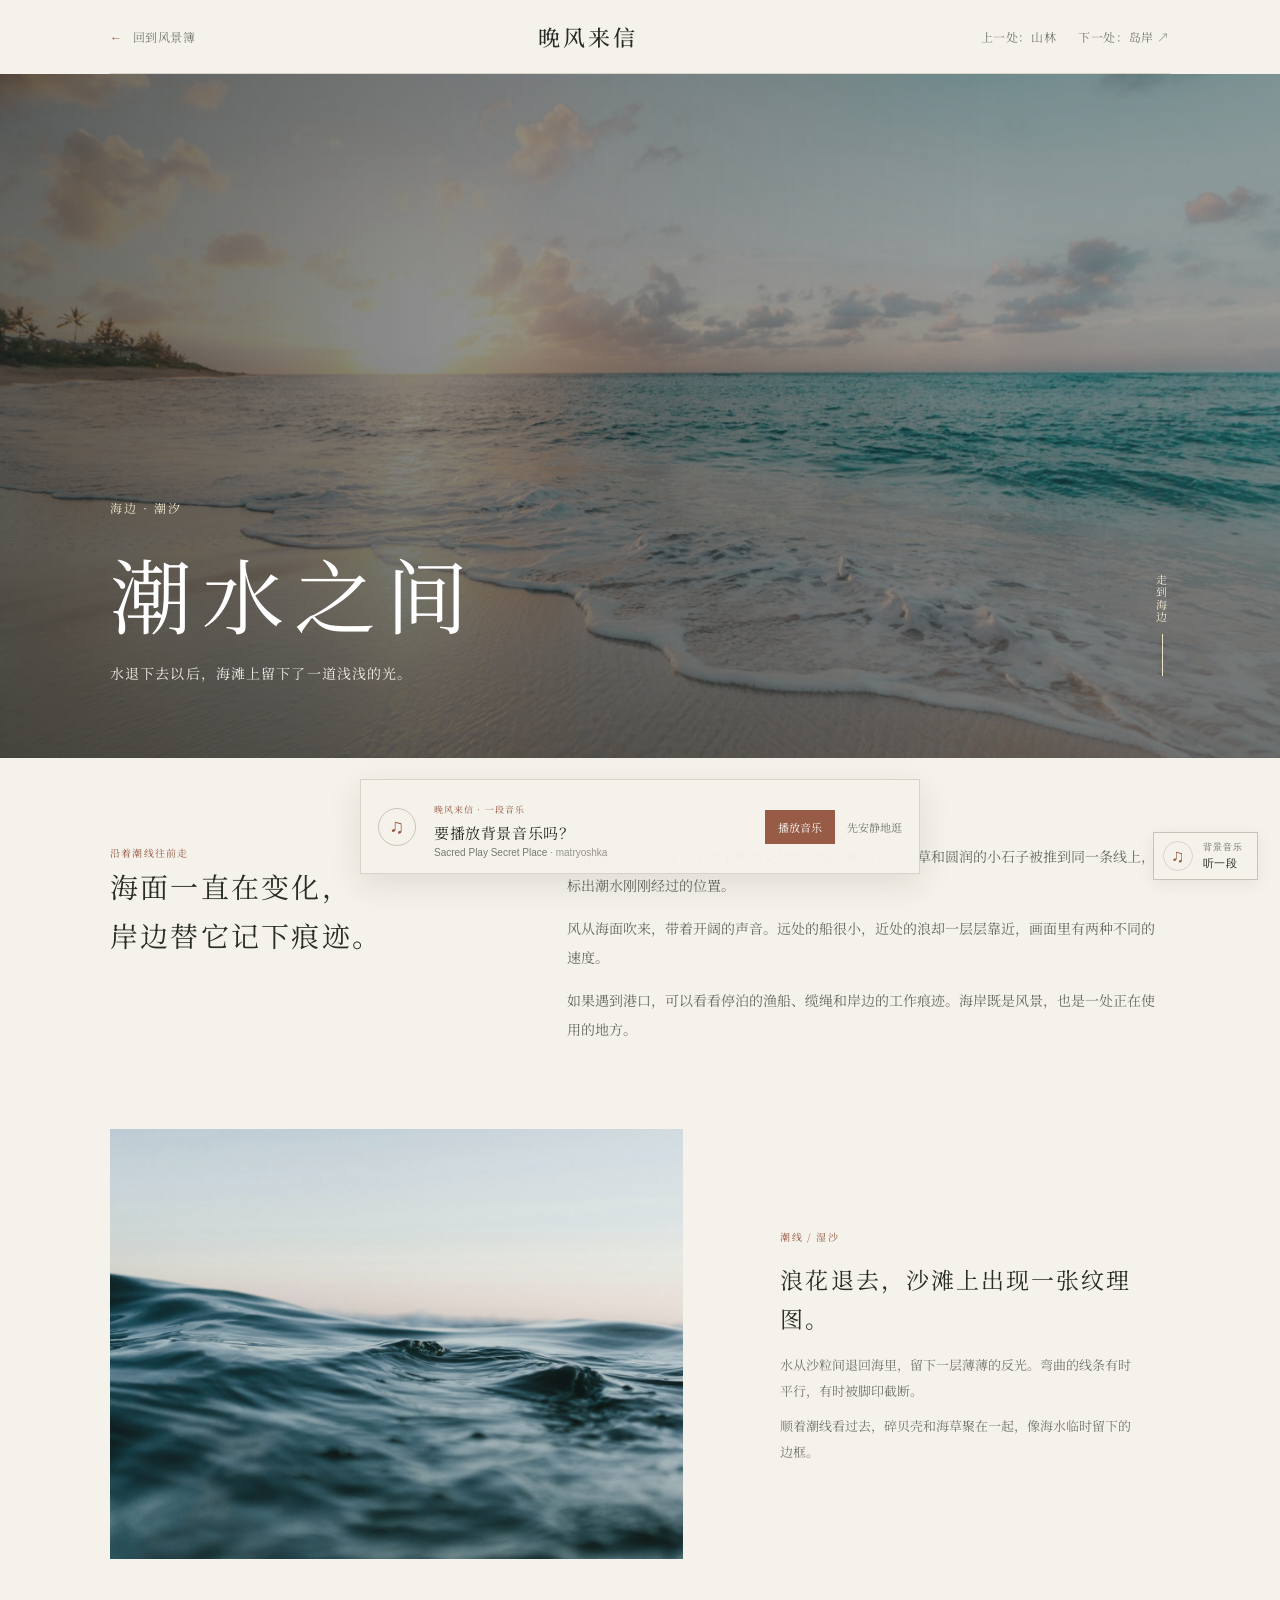
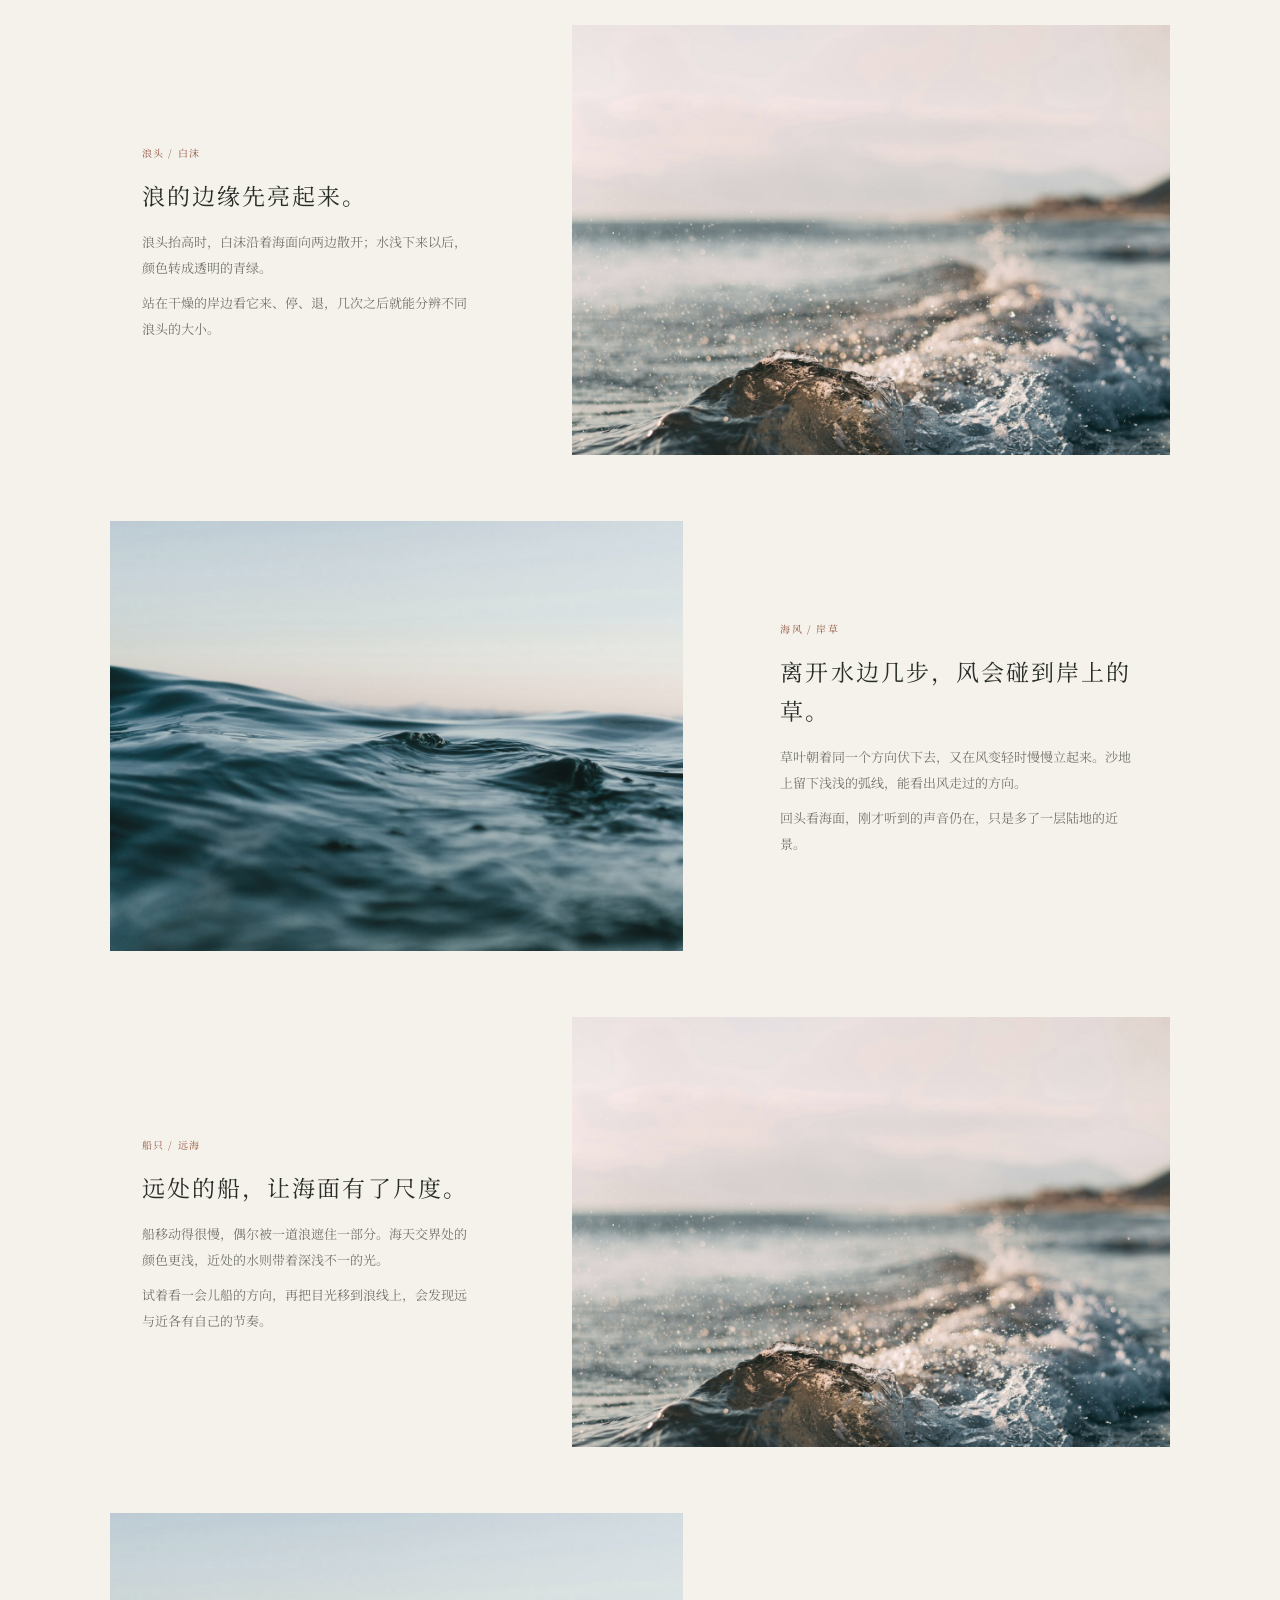
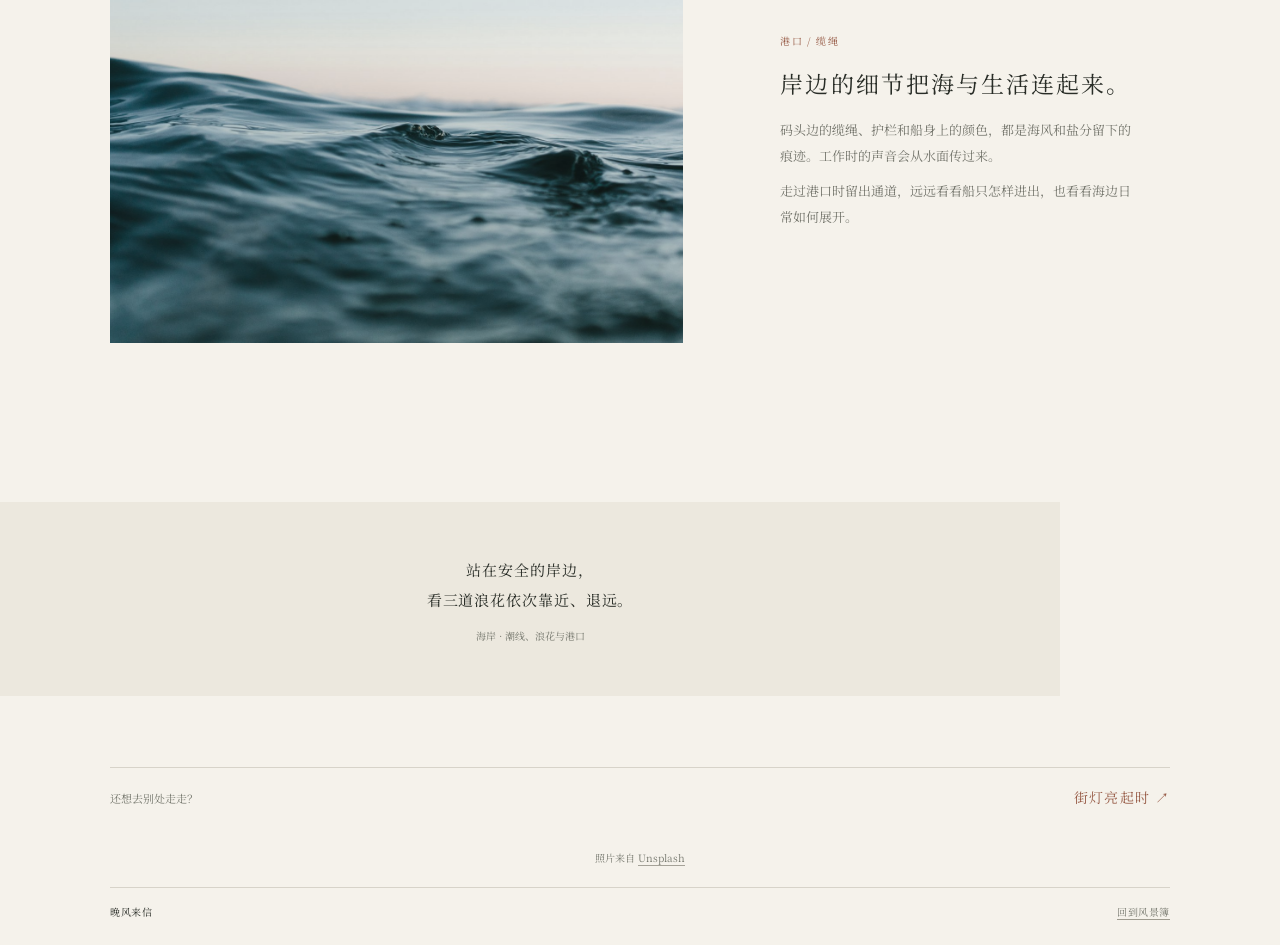
==== commit 5d6a516d: "Fix Spotify embed loading" ====
--- a/coast.html
+++ b/coast.html
@@ -10,7 +10,7 @@
   </button>
   <section class="music-panel" id="music-panel" hidden aria-label="Spotify 音乐播放器">
     <div class="music-panel-head"><div><small>本页音乐</small><strong>Sacred Play Secret Place</strong><span>matryoshka</span></div><button class="music-close" type="button" aria-label="收起播放器">×</button></div>
-    <div class="spotify-embed" id="spotify-embed" aria-live="polite">选择播放后载入播放器</div><p class="music-fallback" role="status">若浏览器没有自动播放，请点播放器里的播放键。</p>
+    <div class="spotify-embed" id="spotify-embed" data-embed-src="https://open.spotify.com/embed/track/5IJ1XPg1t3IAfhxfLRSuA9?utm_source=generator&amp;theme=0" aria-live="polite">选择播放后载入播放器</div><p class="music-fallback" role="status">若浏览器没有自动播放，请点播放器里的播放键。</p>
     <a class="music-provider-link" href="https://open.spotify.com/track/5IJ1XPg1t3IAfhxfLRSuA9" target="_blank" rel="noopener noreferrer">在 Spotify 打开 ↗</a>
   </section>
 </aside><aside class="music-invitation" aria-labelledby="music-invitation-title" hidden>
--- a/site.css
+++ b/site.css
@@ -3,11 +3,11 @@
 .place-head{min-height:74px;display:flex;justify-content:space-between;align-items:center;border-bottom:1px solid var(--line)}.back-link,.place-nav a{font-size:12px;color:var(--muted);letter-spacing:.05em}.back-link:before{content:"←";margin-right:10px;color:var(--red);font-family:Arial,sans-serif}.place-nav{display:flex;gap:22px}.place-nav a:hover,.back-link:hover{color:var(--red)}.place-cover{height:min(76svh,710px);min-height:490px;position:relative;overflow:hidden;background:#818879;color:white}.place-cover img{width:100%;height:100%;object-fit:cover;filter:saturate(.65) brightness(.77);animation:slow-arrive 1.3s ease both}.place-cover:after{content:"";position:absolute;inset:0;background:linear-gradient(90deg,#10151070,transparent 77%),linear-gradient(0deg,#10151059,transparent 60%)}.place-cover-title{position:absolute;z-index:1;left:max(38px,calc((100vw - var(--width))/2));bottom:11%;max-width:620px}.place-cover-title small{font-size:12px;letter-spacing:.16em;color:#f0e6ce}.place-cover-title h1{font-size:clamp(42px,7vw,82px);font-weight:400;letter-spacing:.12em;margin:16px 0 12px}.place-cover-title p{font-size:14px;letter-spacing:.08em;color:#f1eee6;margin:0}.cover-enter{position:absolute;z-index:1;right:max(38px,calc((100vw - var(--width))/2));bottom:12%;font-size:11px;letter-spacing:.12em;writing-mode:vertical-rl;color:#f3ead4}.cover-enter:after{content:"";display:inline-block;height:42px;width:1px;background:#eee3c7;margin:12px auto 0}.place-intro{padding:81px 0 72px;display:grid;grid-template-columns:.75fr 1.25fr;gap:9%;align-items:start}.place-intro h2{font-size:28px;font-weight:400;line-height:1.75;letter-spacing:.08em;margin:0}.place-intro p{font-size:14px;line-height:2.1;color:#686b62;margin:3px 0 13px;max-width:590px}.place-intro small{font-size:10px;color:var(--red);letter-spacing:.12em}.photo-essay{padding-bottom:83px}.essay-row{display:grid;grid-template-columns:1.15fr .85fr;gap:6%;align-items:center;margin:0 0 66px}.essay-row.reverse{grid-template-columns:.8fr 1.2fr}.essay-row.reverse .essay-image{order:2}.essay-image{height:430px;overflow:hidden;background:var(--paper2)}.essay-image img{width:100%;height:100%;object-fit:cover;filter:saturate(.69);transition:transform 1.4s ease}.essay-image:hover img{transform:scale(1.025)}.essay-text{padding:15px 8%}.essay-text small{font-size:10px;color:var(--red);letter-spacing:.12em}.essay-text h3{font-size:23px;font-weight:400;letter-spacing:.09em;line-height:1.7;margin:14px 0}.essay-text p{font-size:13px;color:#75766d;line-height:2;margin:0}.place-pause{padding:53px 24px;background:var(--paper2);text-align:center;margin:10px 0 71px}.place-pause p{font-size:15px;line-height:2;letter-spacing:.06em;margin:0}.place-pause small{display:block;font-size:10px;color:var(--muted);margin-top:13px}.next-place{display:flex;justify-content:space-between;align-items:center;border-top:1px solid var(--line);padding:19px 0 42px}.next-place span{font-size:11px;color:var(--muted)}.next-place a{font-size:14px;color:var(--red);letter-spacing:.08em}.next-place a:after{content:" ↗";font-family:Arial,sans-serif}.place-credit{font-size:10px;color:var(--muted);text-align:center;padding:0 0 22px}.place-credit a{border-bottom:1px solid #a5a298}
 .page-enter{animation:page-in .65s ease both}@keyframes page-in{from{opacity:0}to{opacity:1}}@keyframes slow-arrive{from{transform:scale(1.03);opacity:.7}to{transform:scale(1);opacity:1}}
 @media(max-width:700px){.shell{width:calc(100% - 38px)}.site-head{min-height:82px;grid-template-columns:1fr auto;gap:0}.wordmark{font-size:20px}.motto{grid-column:1;grid-row:2;margin:0 0 11px;font-size:10px}.site-head nav{grid-column:2;grid-row:1/3;gap:13px;font-size:11px}.home-hero{padding-top:17px}.cover-link{height:360px}.cover-title{left:24px}.cover-title strong{font-size:41px}.cover-mark{right:13px;bottom:12px}.hero-caption{font-size:11px}.destinations{padding-top:52px}.section-line{align-items:flex-start;gap:15px}.section-line h1{font-size:20px}.section-line span{font-size:10px;white-space:nowrap;padding-top:6px}.destination{grid-template-columns:26px 1fr;gap:15px;padding:20px 0}.destination-index{grid-row:1/3;font-size:10px}.destination-image{height:170px;grid-column:2}.destination-copy{grid-column:2;padding:2px 0}.destination-copy h2{font-size:21px}.destination-copy p{font-size:12px}.enter-link{margin-top:15px}.about{padding:51px 0 60px}.place-head{min-height:66px}.place-nav{gap:12px}.place-nav a,.back-link{font-size:10px}.place-cover{height:75svh;min-height:490px}.place-cover-title{left:23px;right:23px;bottom:12%}.place-cover-title h1{font-size:47px}.place-cover-title p{font-size:12px;line-height:1.8}.cover-enter{right:23px;bottom:14%}.place-intro{padding:58px 0 50px;grid-template-columns:1fr;gap:19px}.place-intro h2{font-size:24px}.place-intro p{font-size:13px}.essay-row,.essay-row.reverse{grid-template-columns:1fr;gap:19px;margin-bottom:42px}.essay-row.reverse .essay-image{order:0}.essay-image{height:320px}.essay-text{padding:0 4px}.essay-text h3{font-size:20px;margin:10px 0}.essay-text p{font-size:12px}.place-pause{margin:0 0 47px;padding:38px 18px}.place-pause p{font-size:13px}.next-place{padding-bottom:30px}.site-footer{font-size:9px}}
-@media(prefers-reduced-motion:reduce){html{scroll-behavior:auto}*,*:before,*:after{animation-duration:.01ms!important;transition-duration:.01ms!important}}
-body.leaving{opacity:0;transition:opacity .12s ease}
-figure{margin:0}
-.destination-kind{display:block;margin:0 0 9px;color:var(--red);font-size:10px;letter-spacing:.12em}.destination:nth-of-type(even) .destination-image{grid-column:3}.destination:nth-of-type(even) .destination-copy{grid-column:2;grid-row:1}.essay-text p+p{margin-top:9px}@media(max-width:700px){.destination:nth-of-type(even) .destination-image{grid-column:2}.destination:nth-of-type(even) .destination-copy{grid-column:2;grid-row:auto}}
-
+@media(prefers-reduced-motion:reduce){html{scroll-behavior:auto}*,*:before,*:after{animation-duration:.01ms!important;transition-duration:.01ms!important}}
+body.leaving{opacity:0;transition:opacity .12s ease}
+figure{margin:0}
+.destination-kind{display:block;margin:0 0 9px;color:var(--red);font-size:10px;letter-spacing:.12em}.destination:nth-of-type(even) .destination-image{grid-column:3}.destination:nth-of-type(even) .destination-copy{grid-column:2;grid-row:1}.essay-text p+p{margin-top:9px}@media(max-width:700px){.destination:nth-of-type(even) .destination-image{grid-column:2}.destination:nth-of-type(even) .destination-copy{grid-column:2;grid-row:auto}}
+
 /* Purposeful motion: let a landscape unfold once as the reader reaches it. */
 :root{--ease-out:cubic-bezier(0.23,1,0.32,1);--ease-in-out:cubic-bezier(0.77,0,0.175,1)}
 body.page-enter{animation:page-in .55s var(--ease-out) both}
@@ -35,6 +35,34 @@
 @media(prefers-reduced-motion:reduce){
   body.motion-ready .reveal,body.motion-ready .reveal.is-visible{opacity:1;transform:none;transition:none;transition-delay:0ms}
   .cover-photo,.place-cover img{animation:none!important;will-change:auto}
-}
+}
+
+@media(prefers-reduced-motion:reduce){.cover-link:hover .cover-photo,.destination:hover .destination-image img,.essay-image:hover img,.destination:hover .enter-link b{transform:none}}
 
-@media(prefers-reduced-motion:reduce){.cover-link:hover .cover-photo,.destination:hover .destination-image img,.essay-image:hover img,.destination:hover .enter-link b{transform:none}}
+/* Quiet, user-controlled soundtrack dock. */
+.music-dock{position:fixed;z-index:30;right:22px;bottom:20px;font-family:var(--serif)}
+.music-toggle{display:flex;align-items:center;gap:10px;border:1px solid #c9c4b8;background:rgba(245,242,235,.96);color:var(--ink);padding:8px 14px 8px 9px;cursor:pointer;box-shadow:0 4px 16px #292d2712;backdrop-filter:blur(8px)}
+.music-glyph{width:30px;height:30px;display:grid;place-items:center;border:1px solid var(--line);border-radius:50%;color:var(--red);font:18px Georgia,serif}
+.music-label{display:flex;flex-direction:column;align-items:flex-start;gap:2px}.music-label small,.music-panel-head small{font-size:9px;color:var(--muted);letter-spacing:.12em}.music-label strong{font-size:11px;font-weight:400;letter-spacing:.07em}
+.music-toggle:hover .music-glyph{transform:rotate(-8deg)}.music-glyph{transition:transform 180ms var(--ease-out)}
+.music-panel{position:absolute;right:0;bottom:calc(100% + 10px);width:min(330px,calc(100vw - 36px));padding:12px;background:var(--paper);border:1px solid var(--line);box-shadow:0 10px 32px #292d2720;animation:music-panel-in 180ms var(--ease-out) both}
+.music-panel[hidden]{display:none}.music-panel-head{display:flex;justify-content:space-between;align-items:flex-start;padding:2px 2px 10px}.music-panel-head>div{display:flex;flex-direction:column;gap:4px}.music-panel-head strong{font-size:13px;font-weight:400;letter-spacing:.03em}.music-panel-head span{font:10px Arial,sans-serif;color:var(--muted)}
+.music-close{border:0;background:transparent;color:var(--muted);font:22px/1 Arial,sans-serif;cursor:pointer;padding:0 4px}.music-provider-link{display:inline-block;margin:7px 2px 0;color:var(--red);font-size:10px;letter-spacing:.04em;border-bottom:1px solid #975b4660}
+.music-panel iframe{display:block;border:0;border-radius:8px;background:var(--paper2)}
+@keyframes music-panel-in{from{opacity:0;transform:translate3d(0,6px,0)}to{opacity:1;transform:translate3d(0,0,0)}}
+@media(hover:hover) and (pointer:fine){.music-toggle:hover{background:#eeebe3}}
+@media(max-width:700px){.music-dock{right:12px;bottom:12px}.music-panel{width:min(320px,calc(100vw - 24px))}}
+@media(prefers-reduced-motion:reduce){.music-panel{animation:none}.music-toggle:hover .music-glyph{transform:none}}
+
+.music-fallback{font-size:9px;line-height:1.6;color:var(--muted);margin:7px 2px 0}
+.spotify-embed{width:100%;min-height:152px;background:var(--paper2);border-radius:8px;overflow:hidden;font:10px var(--serif);color:var(--muted);display:grid;place-items:center}
+.spotify-embed iframe{display:block;width:100%;height:152px;border:0;border-radius:8px}
+.music-invitation{position:fixed;z-index:40;left:50%;bottom:26px;transform:translateX(-50%);width:min(560px,calc(100vw - 36px));display:grid;grid-template-columns:42px 1fr auto;gap:14px;align-items:center;padding:15px 17px;background:rgba(245,242,235,.98);border:1px solid var(--line);box-shadow:0 10px 34px #292d271c;animation:invitation-arrive 420ms var(--ease-out) both}
+.music-invitation[hidden]{display:none}
+.invitation-mark{width:38px;height:38px;display:grid;place-items:center;border:1px solid #c9c4b8;border-radius:50%;font:20px Georgia,serif;color:var(--red)}
+.invitation-copy small{font-size:9px;color:var(--red);letter-spacing:.12em}.invitation-copy h2{font-size:15px;font-weight:400;letter-spacing:.04em;margin:4px 0}.invitation-copy p{font:10px Arial,sans-serif;color:var(--muted);margin:0}.invitation-copy p span{color:#96958d}
+.invitation-actions{display:flex;align-items:center;gap:12px}.invitation-actions button{font:11px var(--serif);cursor:pointer}.invitation-play{border:1px solid var(--red);background:var(--red);color:#fff;padding:8px 12px}.invitation-quiet{border:0;background:transparent;color:var(--muted);padding:7px 0;white-space:nowrap}
+@keyframes invitation-arrive{from{opacity:0;transform:translate(-50%,8px)}to{opacity:1;transform:translate(-50%,0)}}
+@media(max-width:620px){.music-invitation{bottom:68px;grid-template-columns:32px 1fr;gap:9px;padding:13px}.invitation-mark{width:30px;height:30px;font-size:17px}.invitation-actions{grid-column:2;justify-content:flex-start;gap:18px}.invitation-copy h2{font-size:14px}}
+@media(prefers-reduced-motion:reduce){.music-invitation{animation:none;transform:translateX(-50%)}}
+
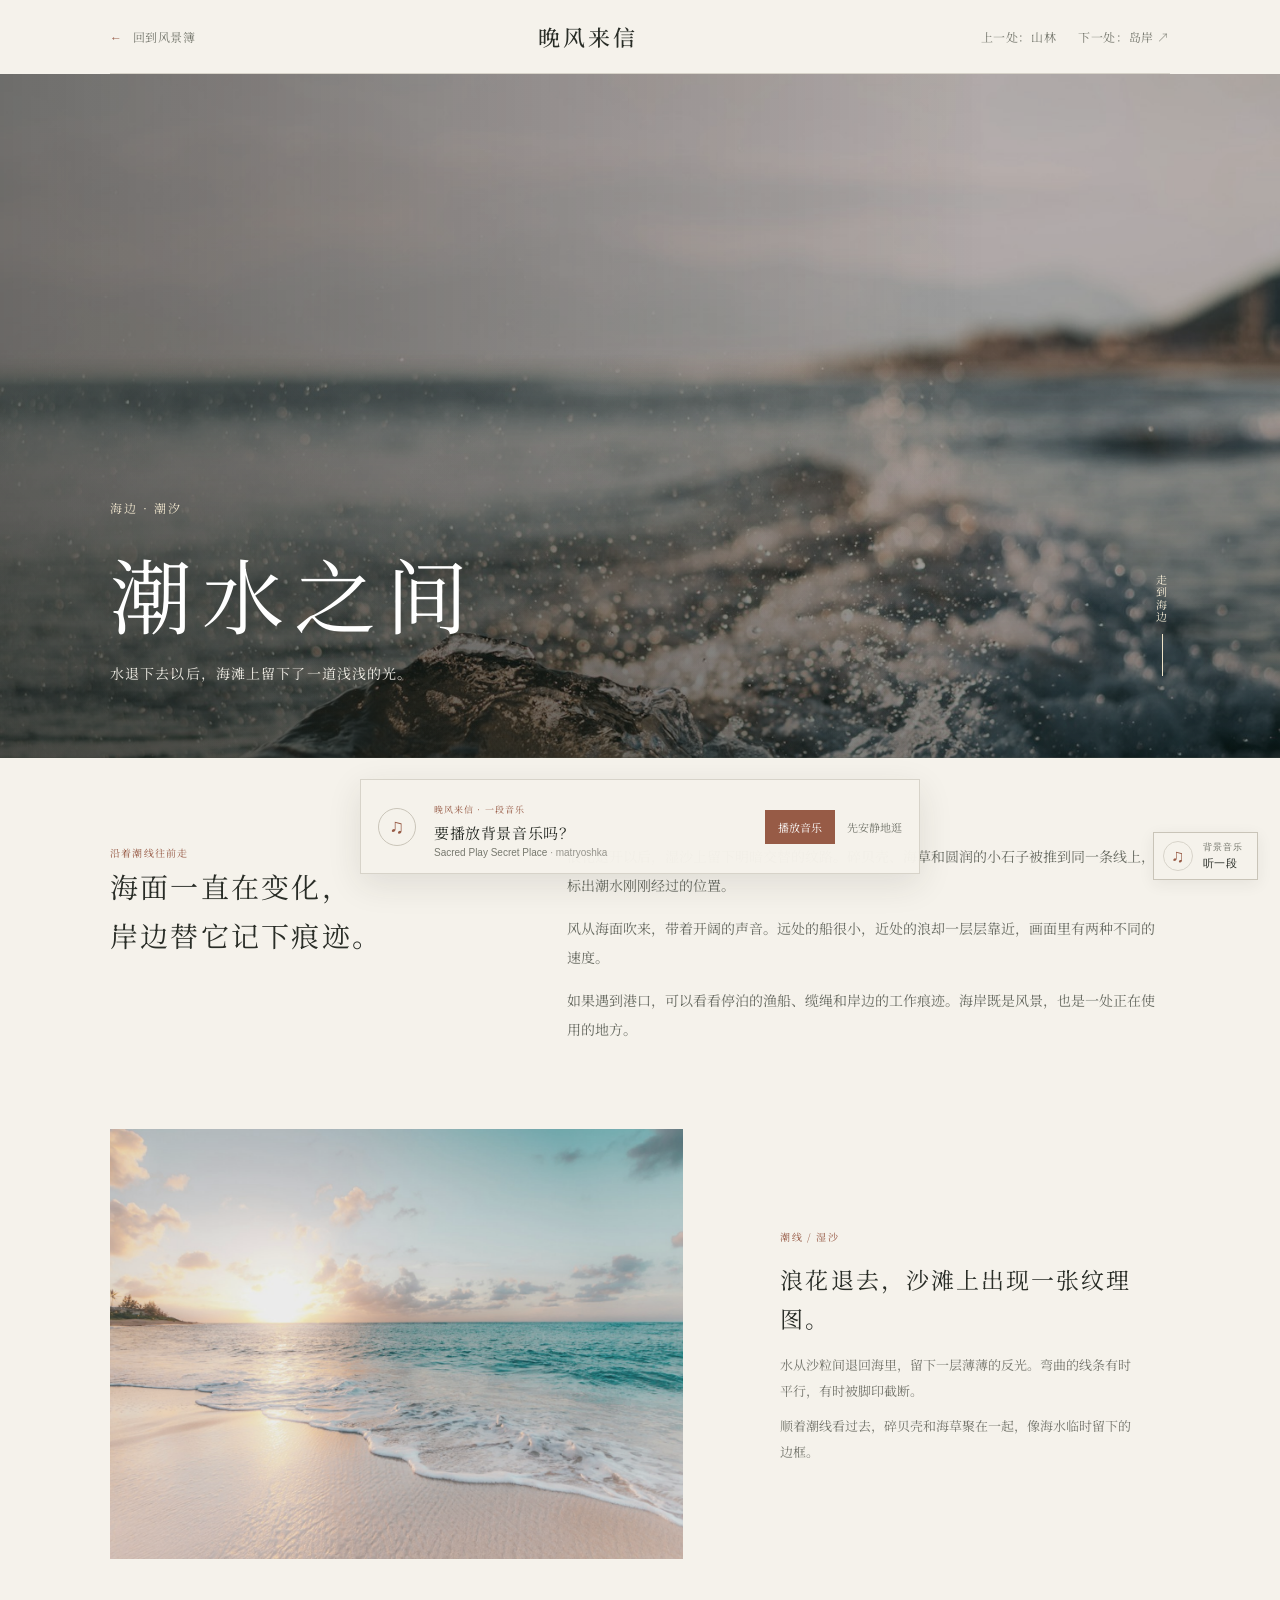
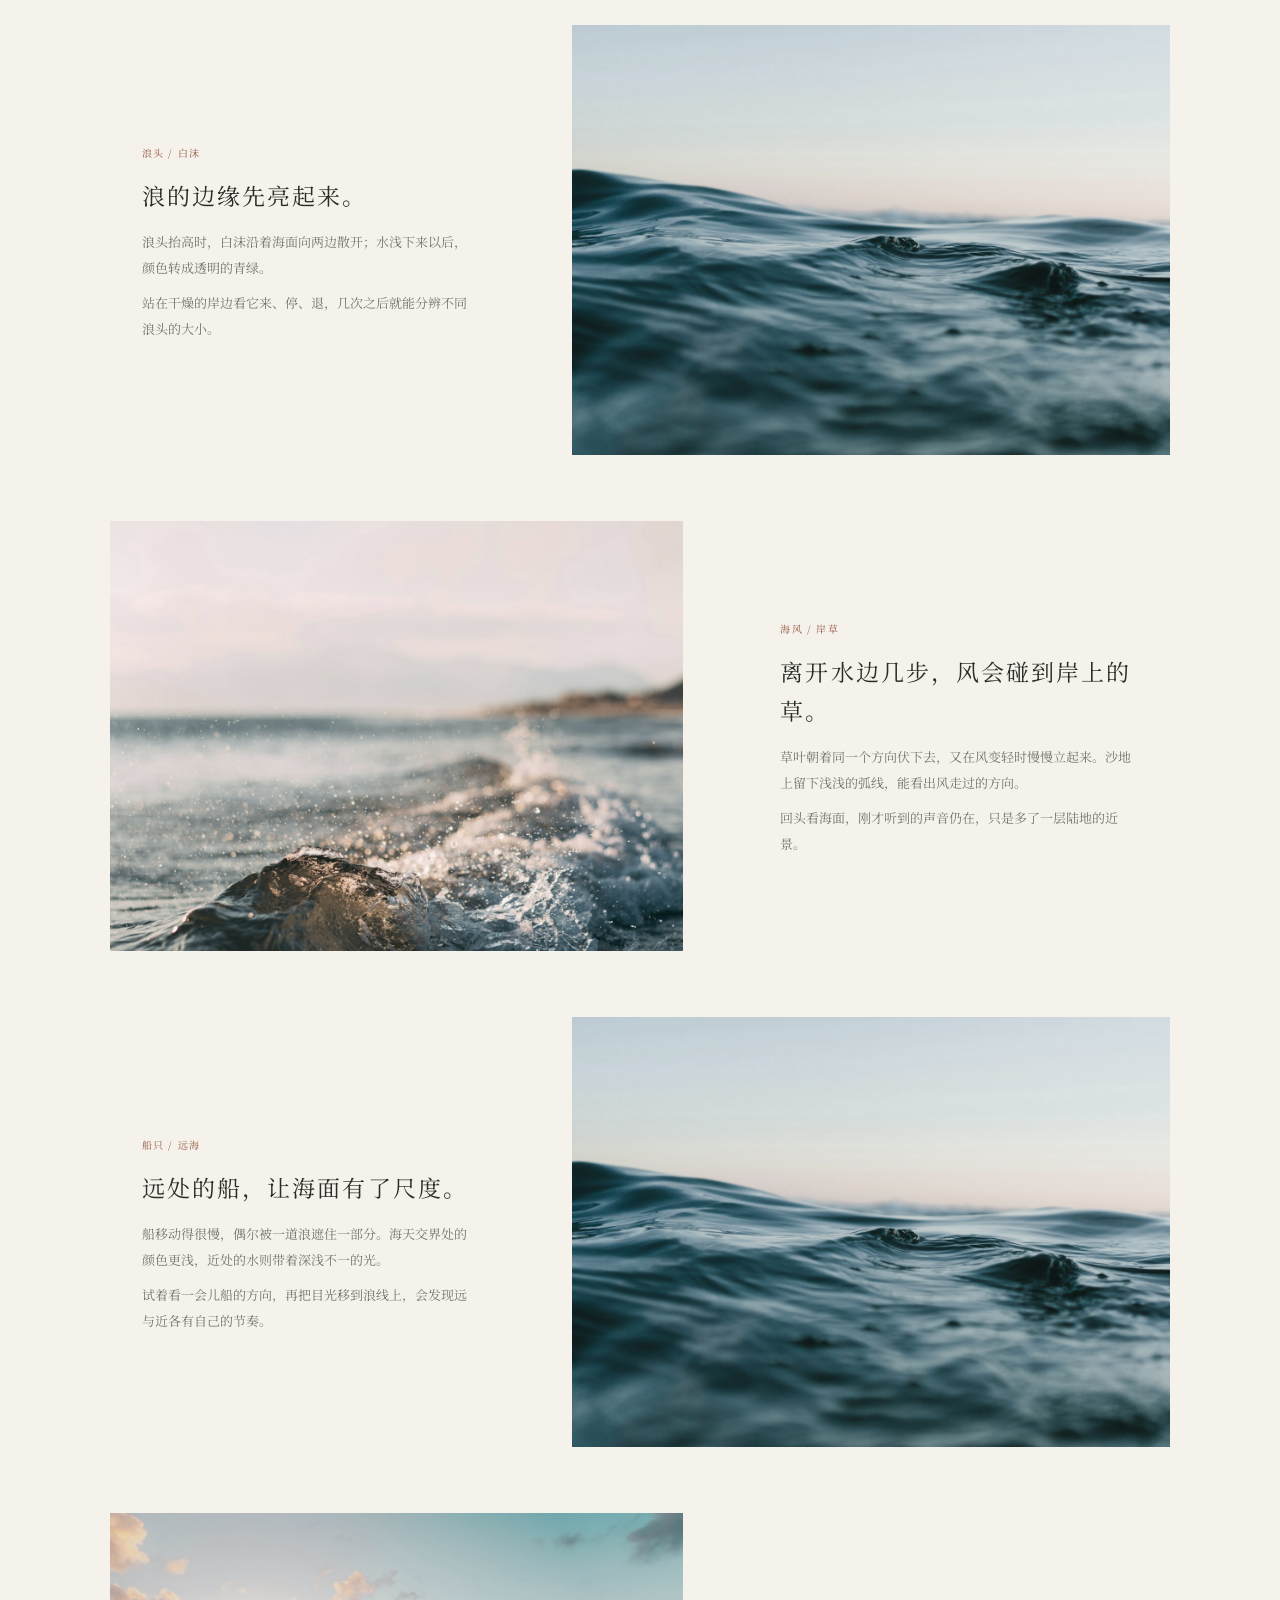
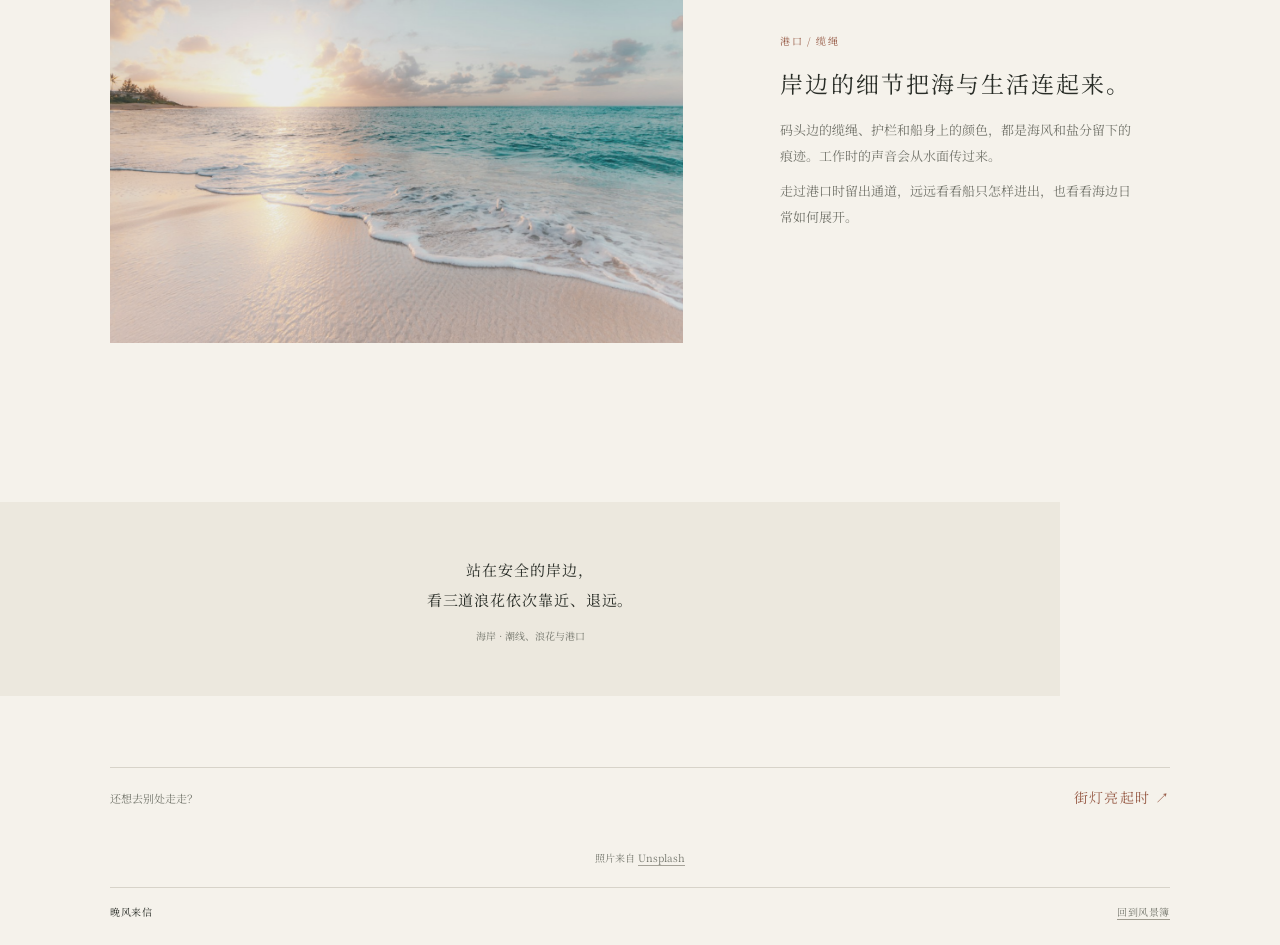
==== commit 5693ae72: "Use official music link without embed" ====
--- a/coast.html
+++ b/coast.html
@@ -8,10 +8,10 @@
   <button class="music-toggle" type="button" aria-expanded="false" aria-controls="music-panel">
     <span class="music-glyph" aria-hidden="true">♫</span><span class="music-label"><small>背景音乐</small><strong>听一段</strong></span>
   </button>
-  <section class="music-panel" id="music-panel" hidden aria-label="Spotify 音乐播放器">
+  <section class="music-panel" id="music-panel" hidden aria-label="官方音乐链接">
     <div class="music-panel-head"><div><small>本页音乐</small><strong>Sacred Play Secret Place</strong><span>matryoshka</span></div><button class="music-close" type="button" aria-label="收起播放器">×</button></div>
-    <div class="spotify-embed" id="spotify-embed" data-embed-src="https://open.spotify.com/embed/track/5IJ1XPg1t3IAfhxfLRSuA9?utm_source=generator&amp;theme=0" aria-live="polite">选择播放后载入播放器</div><p class="music-fallback" role="status">若浏览器没有自动播放，请点播放器里的播放键。</p>
-    <a class="music-provider-link" href="https://open.spotify.com/track/5IJ1XPg1t3IAfhxfLRSuA9" target="_blank" rel="noopener noreferrer">在 Spotify 打开 ↗</a>
+    <div class="music-official-note">本页不嵌入播放器。可去唱片公司 Bandcamp 页面收听，或购买《Laideronnette》数字专辑下载。</div><p class="music-fallback" role="status">打开官方音乐页后即可试听；数字下载请在 Bandcamp 购买。</p>
+    <a class="music-provider-link" href="https://virginbabylonrecords.bandcamp.com/track/sacred-play-secret-place" target="_blank" rel="noopener noreferrer">在 Bandcamp 官方页面收听 / 购买下载 ↗</a>
   </section>
 </aside><aside class="music-invitation" aria-labelledby="music-invitation-title" hidden>
   <div class="invitation-mark" aria-hidden="true">♫</div>
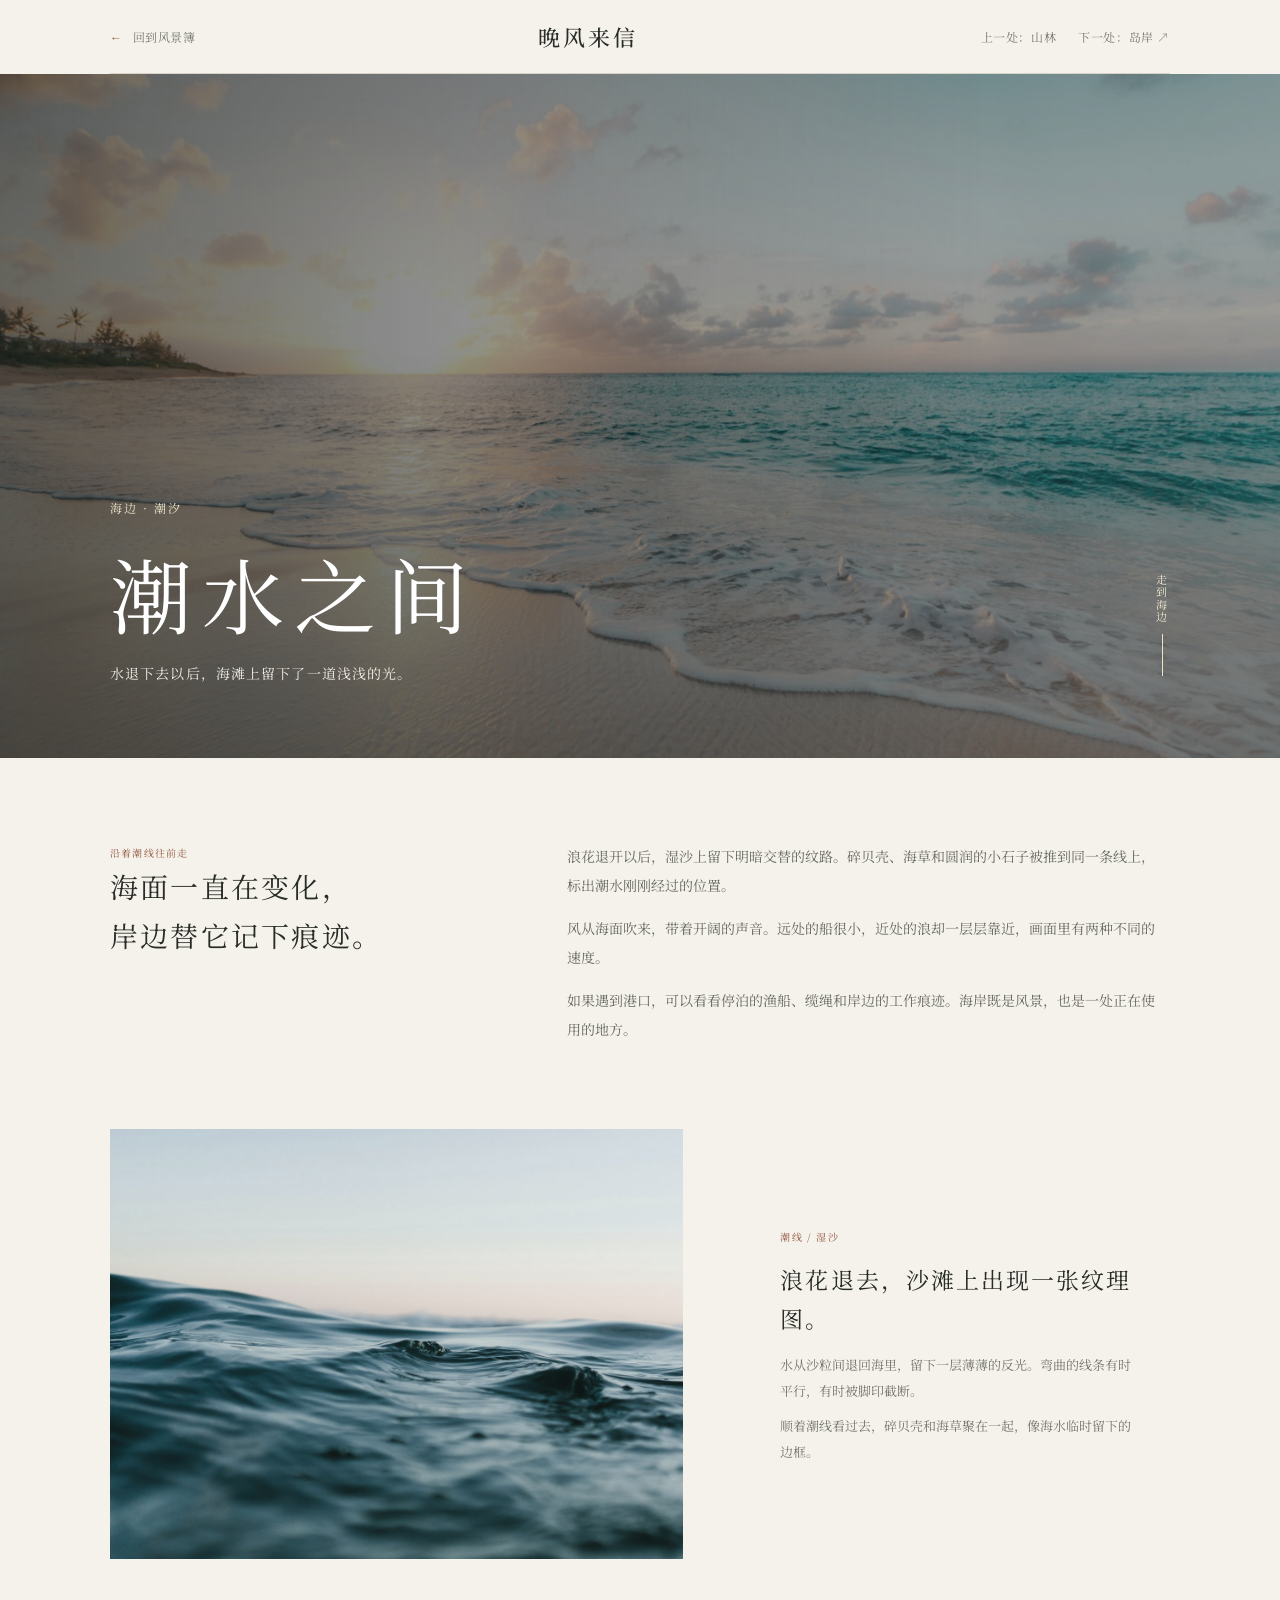
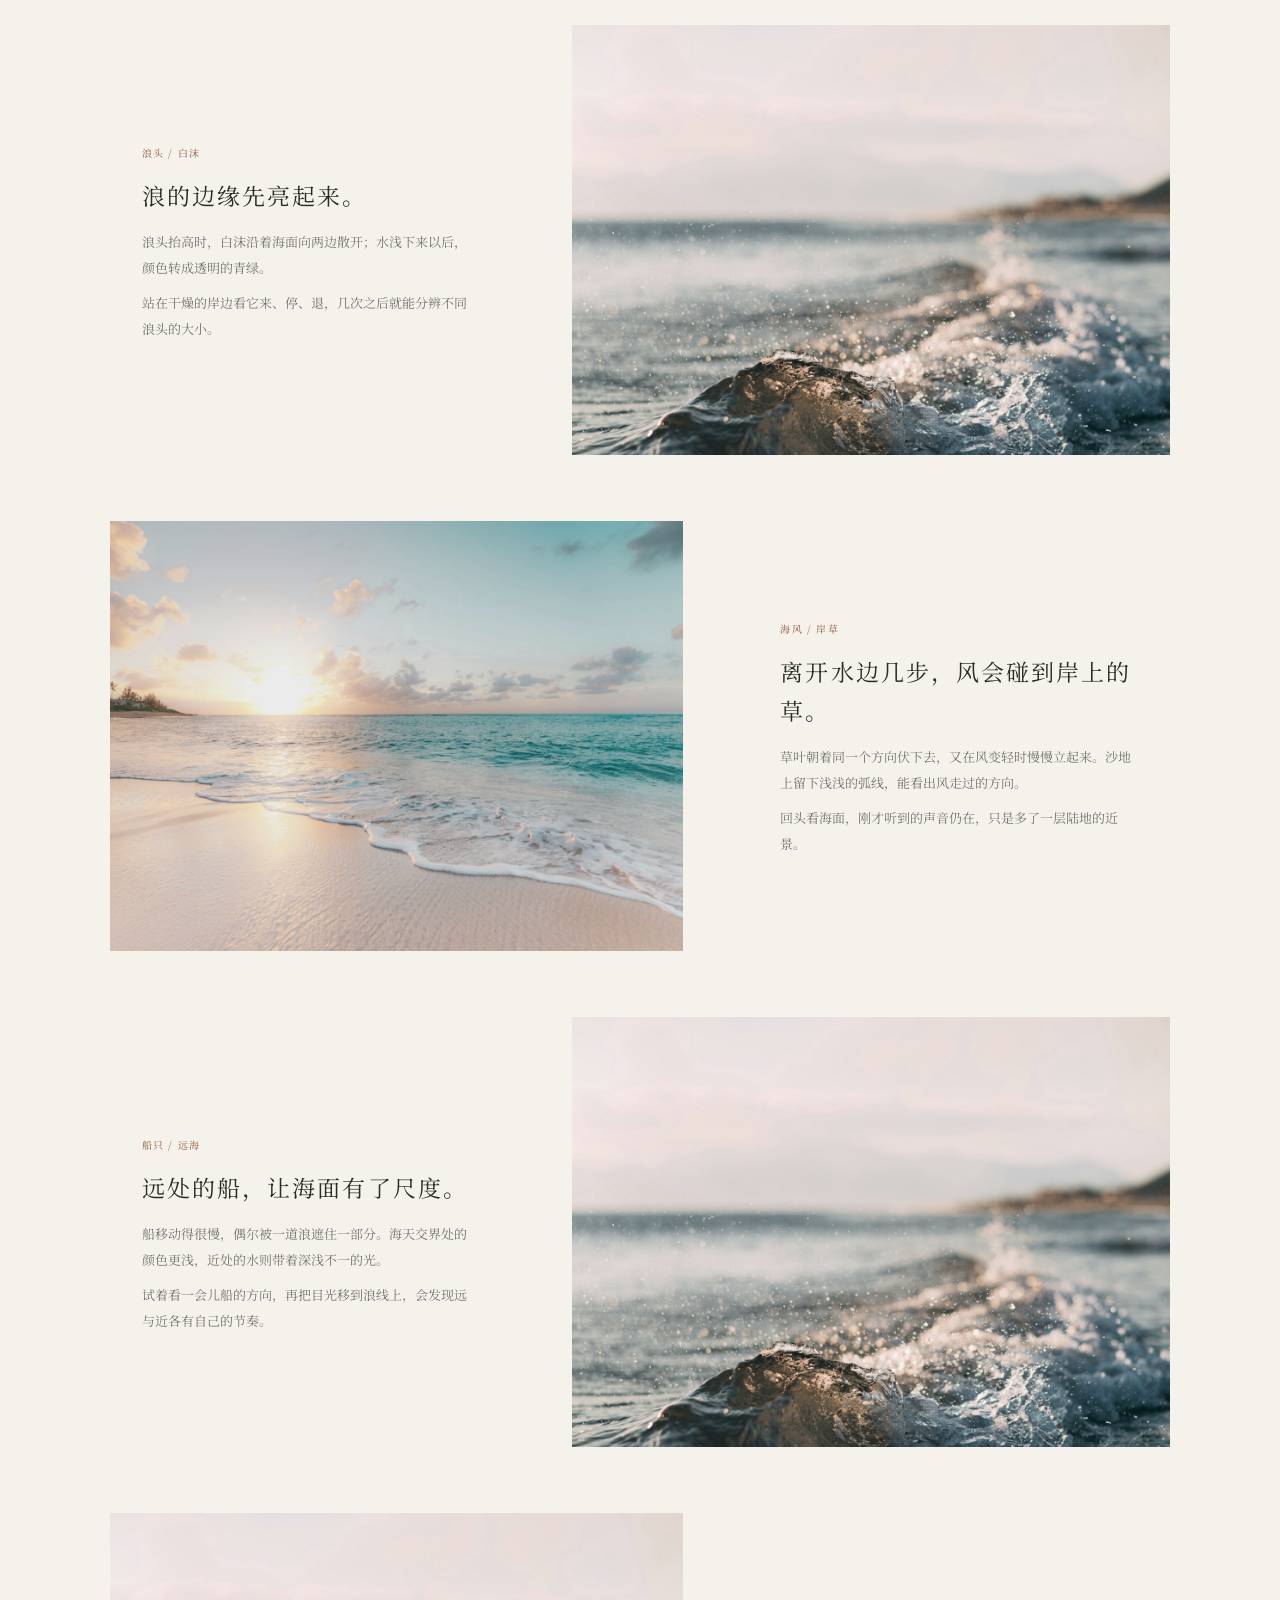
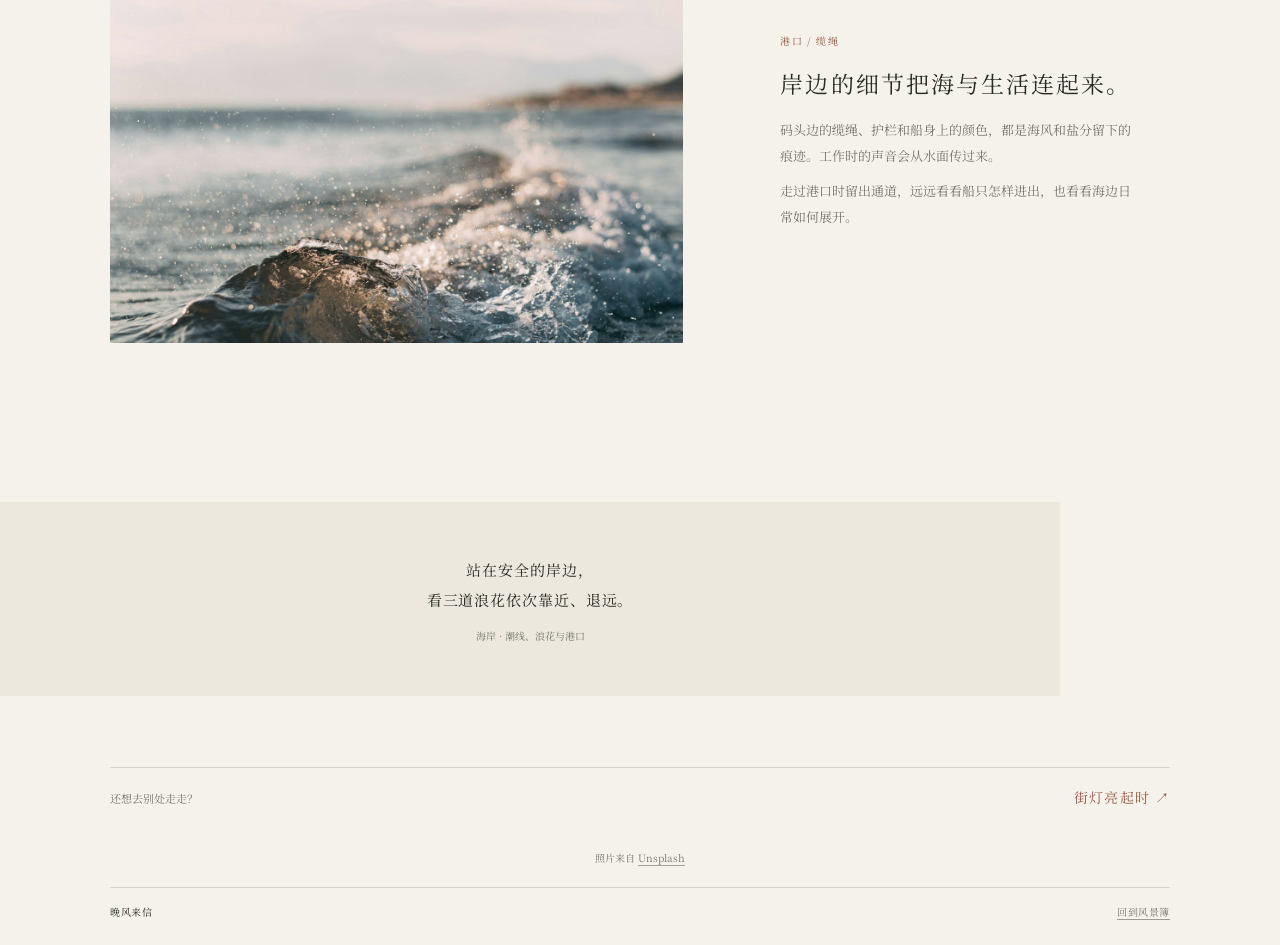
==== commit f1505662: "Remove background music feature" ====
--- a/coast.html
+++ b/coast.html
@@ -4,20 +4,7 @@
 <section class="place-intro shell" id="view"><div><small>沿着潮线往前走</small><h2>海面一直在变化，<br>岸边替它记下痕迹。</h2></div><div><p>浪花退开以后，湿沙上留下明暗交替的纹路。碎贝壳、海草和圆润的小石子被推到同一条线上，标出潮水刚刚经过的位置。</p><p>风从海面吹来，带着开阔的声音。远处的船很小，近处的浪却一层层靠近，画面里有两种不同的速度。</p><p>如果遇到港口，可以看看停泊的渔船、缆绳和岸边的工作痕迹。海岸既是风景，也是一处正在使用的地方。</p></div></section>
 <section class="photo-essay shell"><article class="essay-row"><figure class="essay-image"><img data-photo="coast" loading="lazy" alt="海浪退去后留下的湿沙纹路"></figure><div class="essay-text"><small>潮线 / 湿沙</small><h3>浪花退去，沙滩上出现一张纹理图。</h3><p>水从沙粒间退回海里，留下一层薄薄的反光。弯曲的线条有时平行，有时被脚印截断。</p><p>顺着潮线看过去，碎贝壳和海草聚在一起，像海水临时留下的边框。</p></div></article><article class="essay-row reverse"><figure class="essay-image"><img data-photo="coast" loading="lazy" alt="海浪与岸边的白色泡沫"></figure><div class="essay-text"><small>浪头 / 白沫</small><h3>浪的边缘先亮起来。</h3><p>浪头抬高时，白沫沿着海面向两边散开；水浅下来以后，颜色转成透明的青绿。</p><p>站在干燥的岸边看它来、停、退，几次之后就能分辨不同浪头的大小。</p></div></article><article class="essay-row"><figure class="essay-image"><img data-photo="coast" loading="lazy" alt="海岸边被风吹动的草地"></figure><div class="essay-text"><small>海风 / 岸草</small><h3>离开水边几步，风会碰到岸上的草。</h3><p>草叶朝着同一个方向伏下去，又在风变轻时慢慢立起来。沙地上留下浅浅的弧线，能看出风走过的方向。</p><p>回头看海面，刚才听到的声音仍在，只是多了一层陆地的近景。</p></div></article><article class="essay-row reverse"><figure class="essay-image"><img data-photo="coast" loading="lazy" alt="远处航行的船与海平线"></figure><div class="essay-text"><small>船只 / 远海</small><h3>远处的船，让海面有了尺度。</h3><p>船移动得很慢，偶尔被一道浪遮住一部分。海天交界处的颜色更浅，近处的水则带着深浅不一的光。</p><p>试着看一会儿船的方向，再把目光移到浪线上，会发现远与近各有自己的节奏。</p></div></article><article class="essay-row"><figure class="essay-image"><img data-photo="coast" loading="lazy" alt="海港码头和停泊的船只"></figure><div class="essay-text"><small>港口 / 缆绳</small><h3>岸边的细节把海与生活连起来。</h3><p>码头边的缆绳、护栏和船身上的颜色，都是海风和盐分留下的痕迹。工作时的声音会从水面传过来。</p><p>走过港口时留出通道，远远看看船只怎样进出，也看看海边日常如何展开。</p></div></article></section>
 <section class="place-pause shell"><p>站在安全的岸边，<br>看三道浪花依次靠近、退远。</p><small>海岸 · 潮线、浪花与港口</small></section>
-<div class="next-place shell"><span>还想去别处走走？</span><a href="island.html">街灯亮起时</a></div><div class="place-credit">照片来自 <a href="https://unsplash.com" target="_blank" rel="noreferrer">Unsplash</a></div></main><footer class="site-footer shell"><span>晚风来信</span><a href="index.html">回到风景簿</a></footer><aside class="music-dock" aria-label="背景音乐">
-  <button class="music-toggle" type="button" aria-expanded="false" aria-controls="music-panel">
-    <span class="music-glyph" aria-hidden="true">♫</span><span class="music-label"><small>背景音乐</small><strong>听一段</strong></span>
-  </button>
-  <section class="music-panel" id="music-panel" hidden aria-label="官方音乐链接">
-    <div class="music-panel-head"><div><small>本页音乐</small><strong>Sacred Play Secret Place</strong><span>matryoshka</span></div><button class="music-close" type="button" aria-label="收起播放器">×</button></div>
-    <div class="music-official-note">本页不嵌入播放器。可去唱片公司 Bandcamp 页面收听，或购买《Laideronnette》数字专辑下载。</div><p class="music-fallback" role="status">打开官方音乐页后即可试听；数字下载请在 Bandcamp 购买。</p>
-    <a class="music-provider-link" href="https://virginbabylonrecords.bandcamp.com/track/sacred-play-secret-place" target="_blank" rel="noopener noreferrer">在 Bandcamp 官方页面收听 / 购买下载 ↗</a>
-  </section>
-</aside><aside class="music-invitation" aria-labelledby="music-invitation-title" hidden>
-  <div class="invitation-mark" aria-hidden="true">♫</div>
-  <div class="invitation-copy"><small>晚风来信 · 一段音乐</small><h2 id="music-invitation-title">要播放背景音乐吗？</h2><p>Sacred Play Secret Place <span>· matryoshka</span></p></div>
-  <div class="invitation-actions"><button class="invitation-play" type="button">播放音乐</button><button class="invitation-quiet" type="button">先安静地逛</button></div>
-</aside></body></html>
+<div class="next-place shell"><span>还想去别处走走？</span><a href="island.html">街灯亮起时</a></div><div class="place-credit">照片来自 <a href="https://unsplash.com" target="_blank" rel="noreferrer">Unsplash</a></div></main><footer class="site-footer shell"><span>晚风来信</span><a href="index.html">回到风景簿</a></footer></body></html>
 
 
 
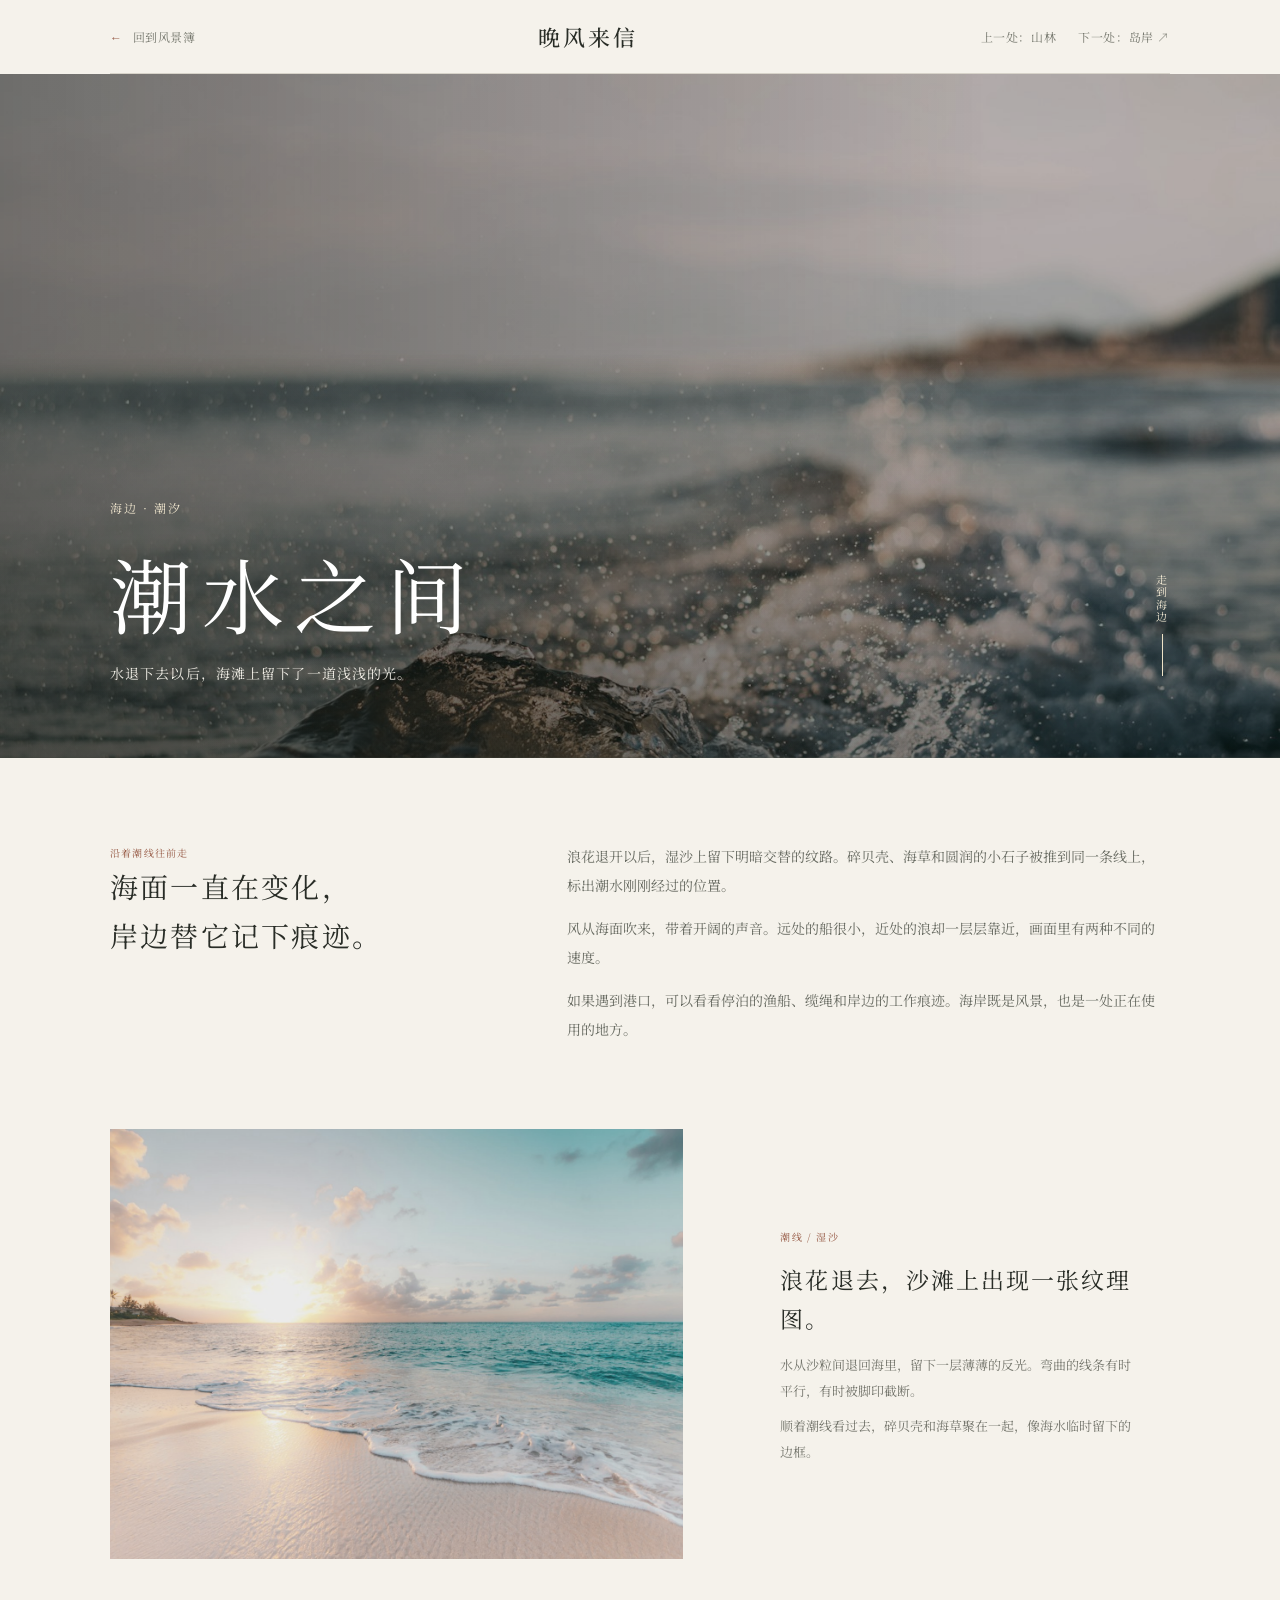
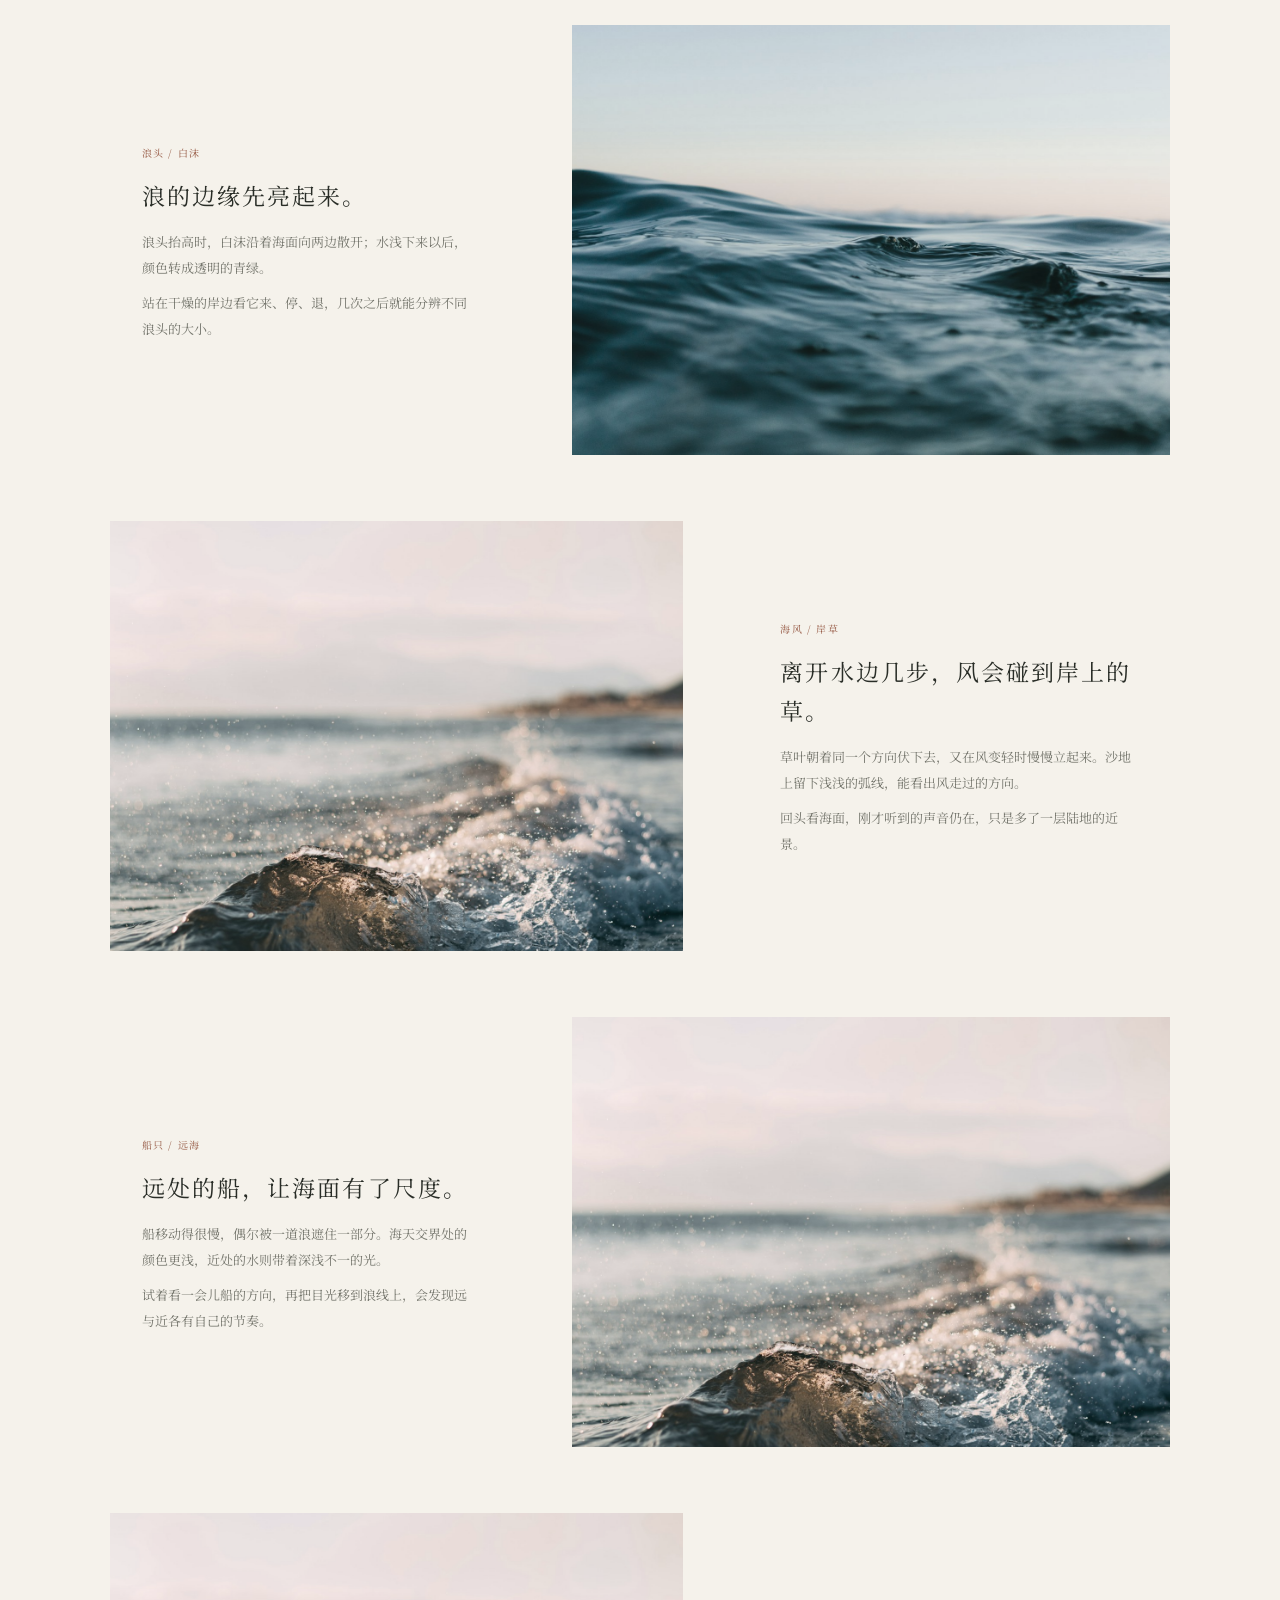
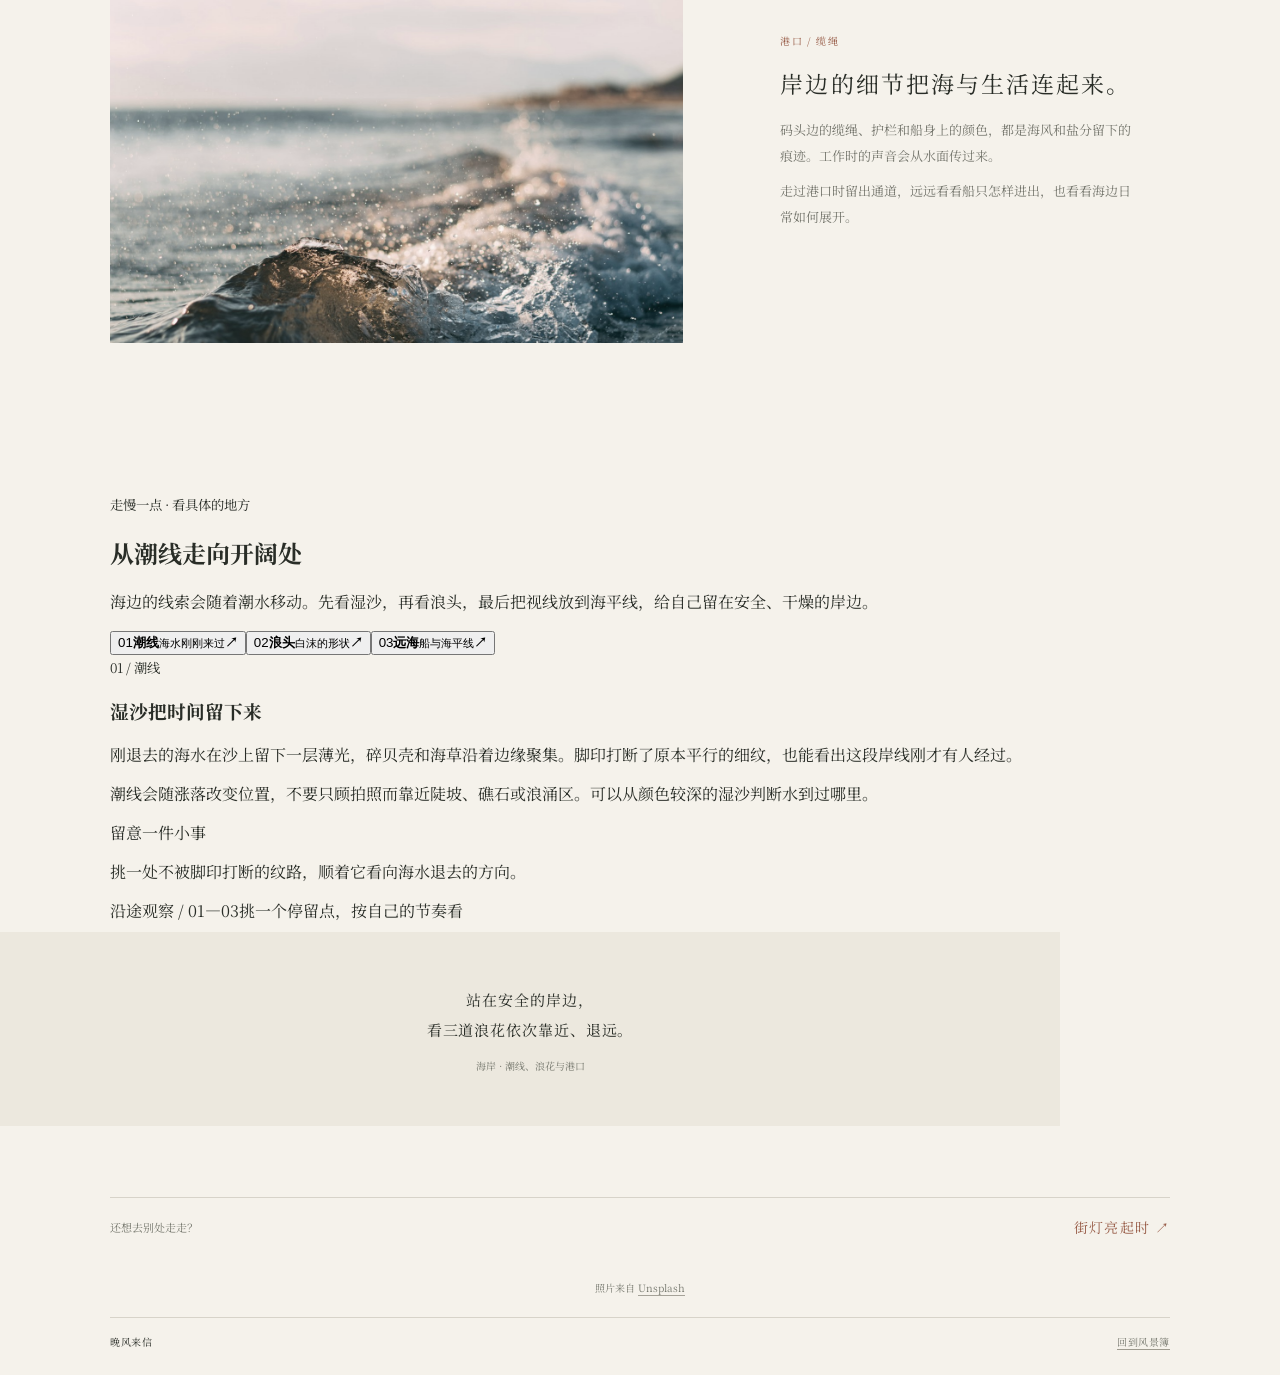
==== commit d249eabf: "Expand destination explorations" ====
--- a/coast.html
+++ b/coast.html
@@ -3,7 +3,7 @@
 <main><section class="place-cover"><img data-photo="coast" alt="海浪和远处的海平线"><div class="place-cover-title"><small>海边 · 潮汐</small><h1>潮水之间</h1><p>水退下去以后，海滩上留下了一道浅浅的光。</p></div><a class="cover-enter" href="#view">走到海边</a></section>
 <section class="place-intro shell" id="view"><div><small>沿着潮线往前走</small><h2>海面一直在变化，<br>岸边替它记下痕迹。</h2></div><div><p>浪花退开以后，湿沙上留下明暗交替的纹路。碎贝壳、海草和圆润的小石子被推到同一条线上，标出潮水刚刚经过的位置。</p><p>风从海面吹来，带着开阔的声音。远处的船很小，近处的浪却一层层靠近，画面里有两种不同的速度。</p><p>如果遇到港口，可以看看停泊的渔船、缆绳和岸边的工作痕迹。海岸既是风景，也是一处正在使用的地方。</p></div></section>
 <section class="photo-essay shell"><article class="essay-row"><figure class="essay-image"><img data-photo="coast" loading="lazy" alt="海浪退去后留下的湿沙纹路"></figure><div class="essay-text"><small>潮线 / 湿沙</small><h3>浪花退去，沙滩上出现一张纹理图。</h3><p>水从沙粒间退回海里，留下一层薄薄的反光。弯曲的线条有时平行，有时被脚印截断。</p><p>顺着潮线看过去，碎贝壳和海草聚在一起，像海水临时留下的边框。</p></div></article><article class="essay-row reverse"><figure class="essay-image"><img data-photo="coast" loading="lazy" alt="海浪与岸边的白色泡沫"></figure><div class="essay-text"><small>浪头 / 白沫</small><h3>浪的边缘先亮起来。</h3><p>浪头抬高时，白沫沿着海面向两边散开；水浅下来以后，颜色转成透明的青绿。</p><p>站在干燥的岸边看它来、停、退，几次之后就能分辨不同浪头的大小。</p></div></article><article class="essay-row"><figure class="essay-image"><img data-photo="coast" loading="lazy" alt="海岸边被风吹动的草地"></figure><div class="essay-text"><small>海风 / 岸草</small><h3>离开水边几步，风会碰到岸上的草。</h3><p>草叶朝着同一个方向伏下去，又在风变轻时慢慢立起来。沙地上留下浅浅的弧线，能看出风走过的方向。</p><p>回头看海面，刚才听到的声音仍在，只是多了一层陆地的近景。</p></div></article><article class="essay-row reverse"><figure class="essay-image"><img data-photo="coast" loading="lazy" alt="远处航行的船与海平线"></figure><div class="essay-text"><small>船只 / 远海</small><h3>远处的船，让海面有了尺度。</h3><p>船移动得很慢，偶尔被一道浪遮住一部分。海天交界处的颜色更浅，近处的水则带着深浅不一的光。</p><p>试着看一会儿船的方向，再把目光移到浪线上，会发现远与近各有自己的节奏。</p></div></article><article class="essay-row"><figure class="essay-image"><img data-photo="coast" loading="lazy" alt="海港码头和停泊的船只"></figure><div class="essay-text"><small>港口 / 缆绳</small><h3>岸边的细节把海与生活连起来。</h3><p>码头边的缆绳、护栏和船身上的颜色，都是海风和盐分留下的痕迹。工作时的声音会从水面传过来。</p><p>走过港口时留出通道，远远看看船只怎样进出，也看看海边日常如何展开。</p></div></article></section>
-<section class="place-pause shell"><p>站在安全的岸边，<br>看三道浪花依次靠近、退远。</p><small>海岸 · 潮线、浪花与港口</small></section>
+<section class="route-explorer shell" data-route-explorer aria-label="从潮线走向开阔处"><div class="route-heading"><div><small>走慢一点 · 看具体的地方</small><h2>从潮线走向开阔处</h2></div><p>海边的线索会随着潮水移动。先看湿沙，再看浪头，最后把视线放到海平线，给自己留在安全、干燥的岸边。</p></div><div class="route-body"><div class="route-tabs" role="tablist" aria-label="选择观察停留点"><button class="route-tab is-active" id="route-tab-coast-1" type="button" role="tab" aria-selected="true" aria-controls="route-panel-coast-1" tabindex="0" data-route-tab="0"><span class="route-tab-no">01</span><span><strong>潮线</strong><small>海水刚刚来过</small></span><b aria-hidden="true">↗</b></button><button class="route-tab" id="route-tab-coast-2" type="button" role="tab" aria-selected="false" aria-controls="route-panel-coast-2" tabindex="-1" data-route-tab="1"><span class="route-tab-no">02</span><span><strong>浪头</strong><small>白沫的形状</small></span><b aria-hidden="true">↗</b></button><button class="route-tab" id="route-tab-coast-3" type="button" role="tab" aria-selected="false" aria-controls="route-panel-coast-3" tabindex="-1" data-route-tab="2"><span class="route-tab-no">03</span><span><strong>远海</strong><small>船与海平线</small></span><b aria-hidden="true">↗</b></button></div><div class="route-panels"><article class="route-panel" id="route-panel-coast-1" role="tabpanel" aria-labelledby="route-tab-coast-1" data-route-panel="0"><small>01 / 潮线</small><h3>湿沙把时间留下来</h3><p>刚退去的海水在沙上留下一层薄光，碎贝壳和海草沿着边缘聚集。脚印打断了原本平行的细纹，也能看出这段岸线刚才有人经过。</p><p>潮线会随涨落改变位置，不要只顾拍照而靠近陡坡、礁石或浪涌区。可以从颜色较深的湿沙判断水到过哪里。</p><div class="route-practice"><span>留意一件小事</span><p>挑一处不被脚印打断的纹路，顺着它看向海水退去的方向。</p></div></article><article class="route-panel" id="route-panel-coast-2" role="tabpanel" aria-labelledby="route-tab-coast-2" hidden data-route-panel="1"><small>02 / 浪头</small><h3>观察一朵白沫如何散开</h3><p>浪头抬起时，边缘先透亮，然后翻成白沫。泡沫往岸边推，遇到浅滩会分成几股，最后在沙面上薄薄地铺开。</p><p>连续看三道浪，能发现它们并不完全一样：有的长，有的碎，有的被风推向侧面。观察它们的间隔，比追着浪跑更轻松。</p><div class="route-practice"><span>留意一件小事</span><p>站在远离浪线的位置，数三道浪从形成到退去。</p></div></article><article class="route-panel" id="route-panel-coast-3" role="tabpanel" aria-labelledby="route-tab-coast-3" hidden data-route-panel="2"><small>03 / 远海</small><h3>让一艘船给视线一个尺度</h3><p>海平线看起来平直，近岸的水却有许多层次。远处的船移动缓慢，偶尔被浪遮住；云影在它周围经过，让海面明暗交替。</p><p>靠近港口时还可以看到缆绳、浮标和岸边的工作痕迹。码头是有人使用的地方，避开作业区域，不拍摄不愿入镜的人。</p><div class="route-practice"><span>留意一件小事</span><p>先看船的方向，再把视线落回近处的浪尖。</p></div></article></div></div><div class="route-foot"><span>沿途观察 / 01—03</span><span>挑一个停留点，按自己的节奏看</span></div></section><section class="place-pause shell"><p>站在安全的岸边，<br>看三道浪花依次靠近、退远。</p><small>海岸 · 潮线、浪花与港口</small></section>
 <div class="next-place shell"><span>还想去别处走走？</span><a href="island.html">街灯亮起时</a></div><div class="place-credit">照片来自 <a href="https://unsplash.com" target="_blank" rel="noreferrer">Unsplash</a></div></main><footer class="site-footer shell"><span>晚风来信</span><a href="index.html">回到风景簿</a></footer></body></html>
 
 
--- a/site.css
+++ b/site.css
@@ -40,29 +40,4 @@
 @media(prefers-reduced-motion:reduce){.cover-link:hover .cover-photo,.destination:hover .destination-image img,.essay-image:hover img,.destination:hover .enter-link b{transform:none}}
 
 /* Quiet, user-controlled soundtrack dock. */
-.music-dock{position:fixed;z-index:30;right:22px;bottom:20px;font-family:var(--serif)}
-.music-toggle{display:flex;align-items:center;gap:10px;border:1px solid #c9c4b8;background:rgba(245,242,235,.96);color:var(--ink);padding:8px 14px 8px 9px;cursor:pointer;box-shadow:0 4px 16px #292d2712;backdrop-filter:blur(8px)}
-.music-glyph{width:30px;height:30px;display:grid;place-items:center;border:1px solid var(--line);border-radius:50%;color:var(--red);font:18px Georgia,serif}
-.music-label{display:flex;flex-direction:column;align-items:flex-start;gap:2px}.music-label small,.music-panel-head small{font-size:9px;color:var(--muted);letter-spacing:.12em}.music-label strong{font-size:11px;font-weight:400;letter-spacing:.07em}
-.music-toggle:hover .music-glyph{transform:rotate(-8deg)}.music-glyph{transition:transform 180ms var(--ease-out)}
-.music-panel{position:absolute;right:0;bottom:calc(100% + 10px);width:min(330px,calc(100vw - 36px));padding:12px;background:var(--paper);border:1px solid var(--line);box-shadow:0 10px 32px #292d2720;animation:music-panel-in 180ms var(--ease-out) both}
-.music-panel[hidden]{display:none}.music-panel-head{display:flex;justify-content:space-between;align-items:flex-start;padding:2px 2px 10px}.music-panel-head>div{display:flex;flex-direction:column;gap:4px}.music-panel-head strong{font-size:13px;font-weight:400;letter-spacing:.03em}.music-panel-head span{font:10px Arial,sans-serif;color:var(--muted)}
-.music-close{border:0;background:transparent;color:var(--muted);font:22px/1 Arial,sans-serif;cursor:pointer;padding:0 4px}.music-provider-link{display:inline-block;margin:7px 2px 0;color:var(--red);font-size:10px;letter-spacing:.04em;border-bottom:1px solid #975b4660}
-.music-panel iframe{display:block;border:0;border-radius:8px;background:var(--paper2)}
-@keyframes music-panel-in{from{opacity:0;transform:translate3d(0,6px,0)}to{opacity:1;transform:translate3d(0,0,0)}}
-@media(hover:hover) and (pointer:fine){.music-toggle:hover{background:#eeebe3}}
-@media(max-width:700px){.music-dock{right:12px;bottom:12px}.music-panel{width:min(320px,calc(100vw - 24px))}}
-@media(prefers-reduced-motion:reduce){.music-panel{animation:none}.music-toggle:hover .music-glyph{transform:none}}
-
-.music-fallback{font-size:9px;line-height:1.6;color:var(--muted);margin:7px 2px 0}
-.spotify-embed{width:100%;min-height:152px;background:var(--paper2);border-radius:8px;overflow:hidden;font:10px var(--serif);color:var(--muted);display:grid;place-items:center}
-.spotify-embed iframe{display:block;width:100%;height:152px;border:0;border-radius:8px}
-.music-invitation{position:fixed;z-index:40;left:50%;bottom:26px;transform:translateX(-50%);width:min(560px,calc(100vw - 36px));display:grid;grid-template-columns:42px 1fr auto;gap:14px;align-items:center;padding:15px 17px;background:rgba(245,242,235,.98);border:1px solid var(--line);box-shadow:0 10px 34px #292d271c;animation:invitation-arrive 420ms var(--ease-out) both}
-.music-invitation[hidden]{display:none}
-.invitation-mark{width:38px;height:38px;display:grid;place-items:center;border:1px solid #c9c4b8;border-radius:50%;font:20px Georgia,serif;color:var(--red)}
-.invitation-copy small{font-size:9px;color:var(--red);letter-spacing:.12em}.invitation-copy h2{font-size:15px;font-weight:400;letter-spacing:.04em;margin:4px 0}.invitation-copy p{font:10px Arial,sans-serif;color:var(--muted);margin:0}.invitation-copy p span{color:#96958d}
-.invitation-actions{display:flex;align-items:center;gap:12px}.invitation-actions button{font:11px var(--serif);cursor:pointer}.invitation-play{border:1px solid var(--red);background:var(--red);color:#fff;padding:8px 12px}.invitation-quiet{border:0;background:transparent;color:var(--muted);padding:7px 0;white-space:nowrap}
-@keyframes invitation-arrive{from{opacity:0;transform:translate(-50%,8px)}to{opacity:1;transform:translate(-50%,0)}}
-@media(max-width:620px){.music-invitation{bottom:68px;grid-template-columns:32px 1fr;gap:9px;padding:13px}.invitation-mark{width:30px;height:30px;font-size:17px}.invitation-actions{grid-column:2;justify-content:flex-start;gap:18px}.invitation-copy h2{font-size:14px}}
-@media(prefers-reduced-motion:reduce){.music-invitation{animation:none;transform:translateX(-50%)}}
 
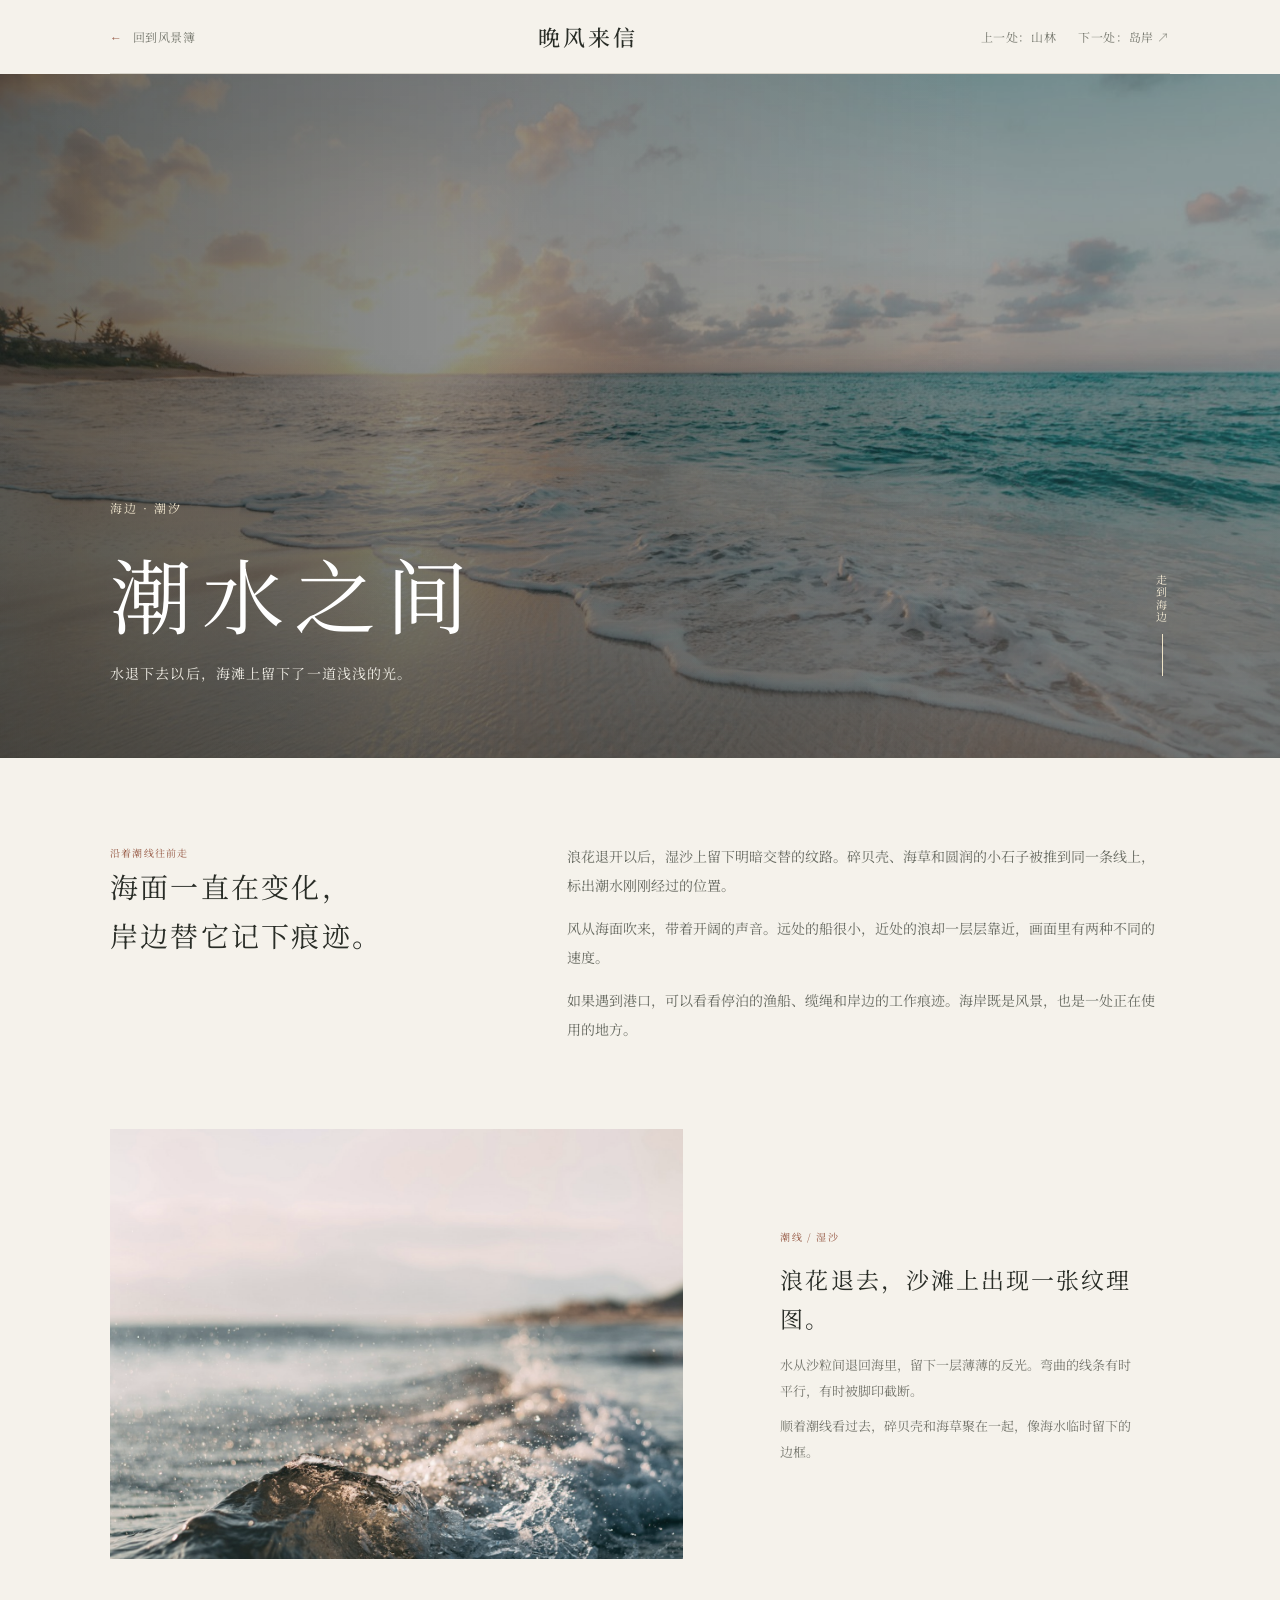
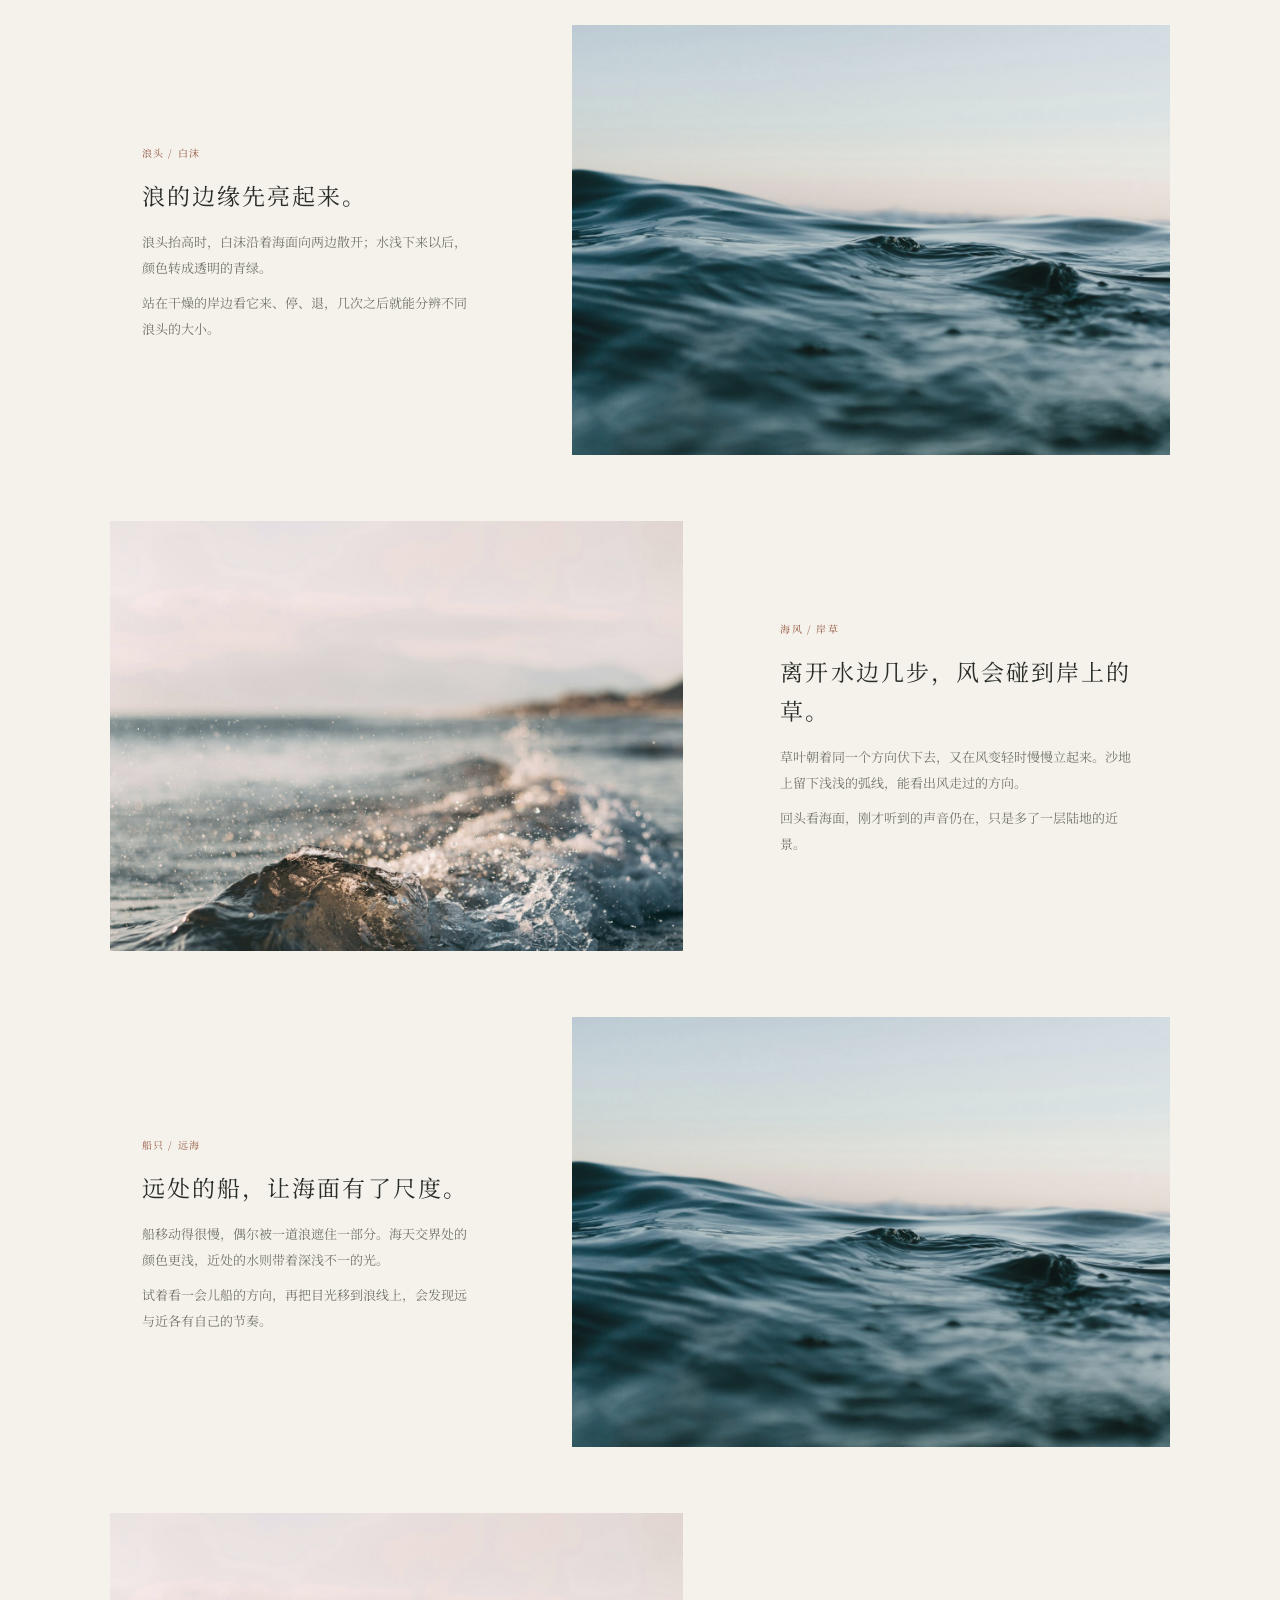
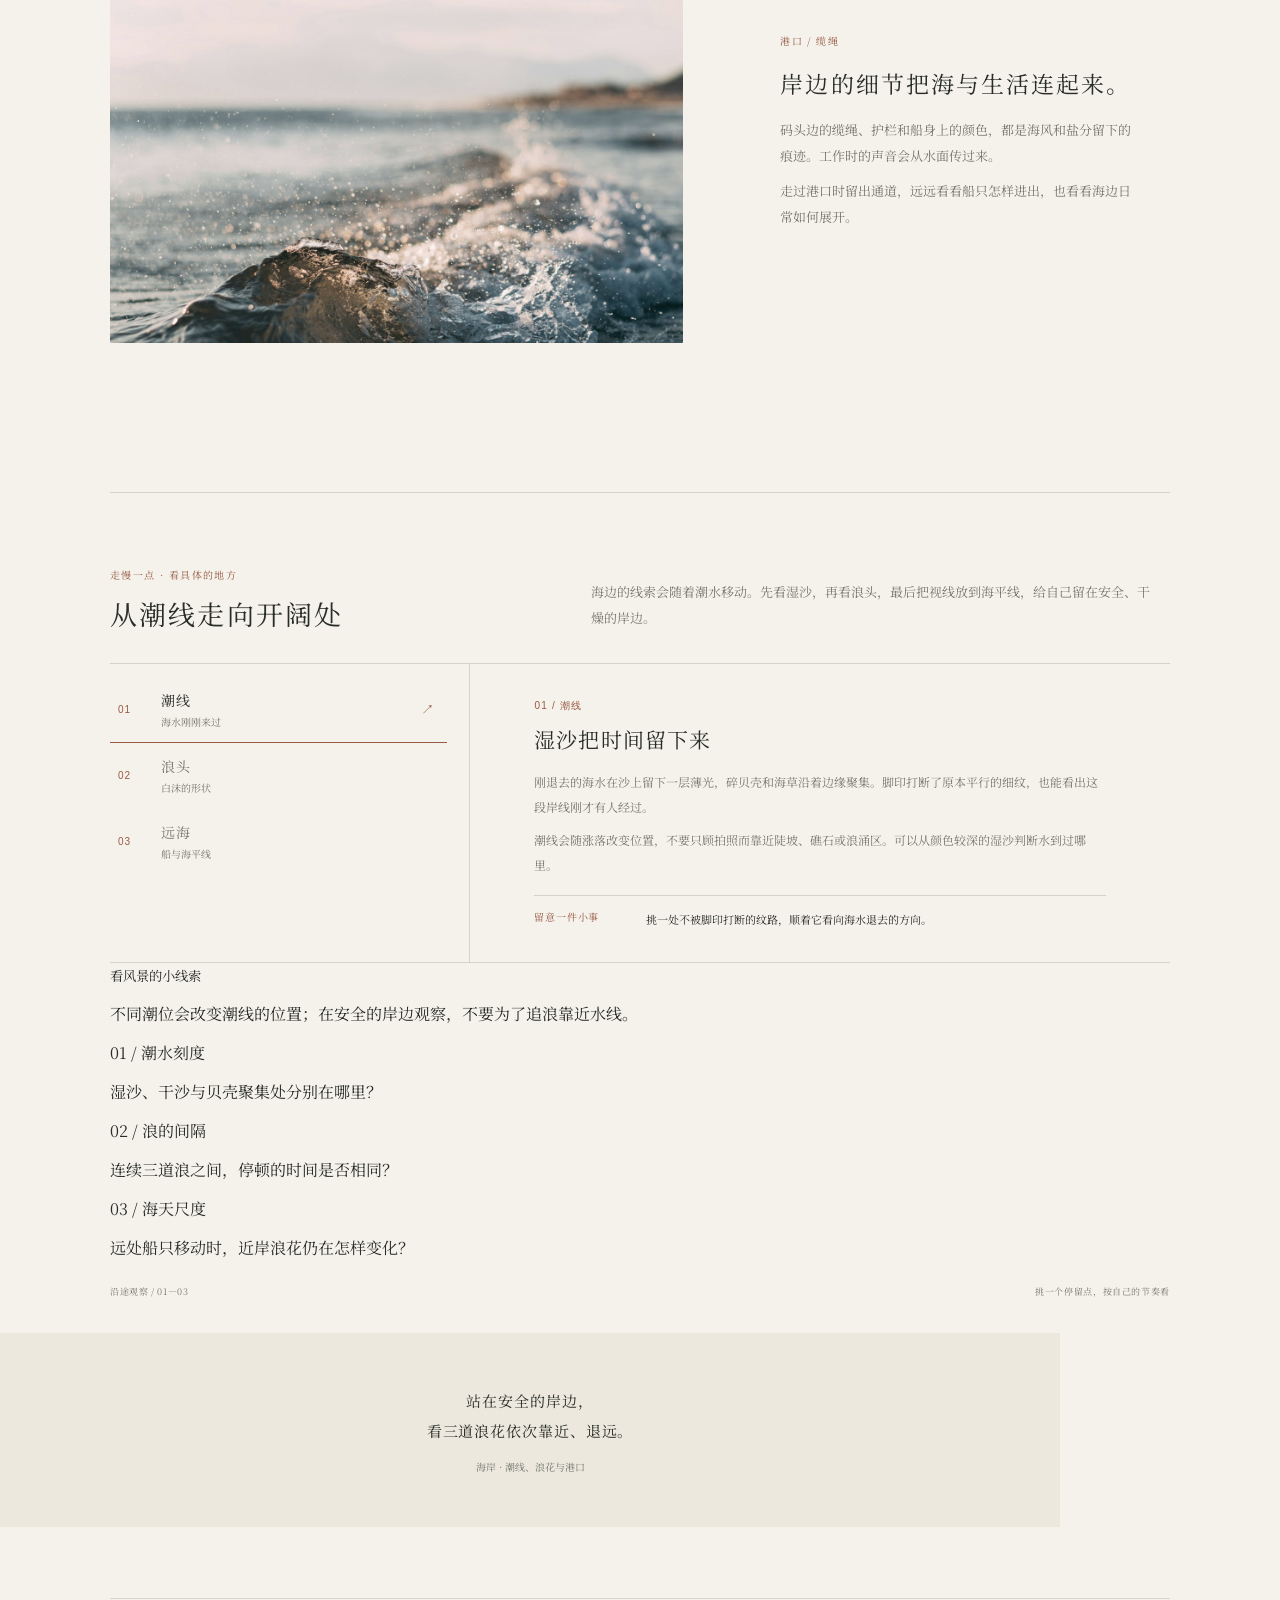
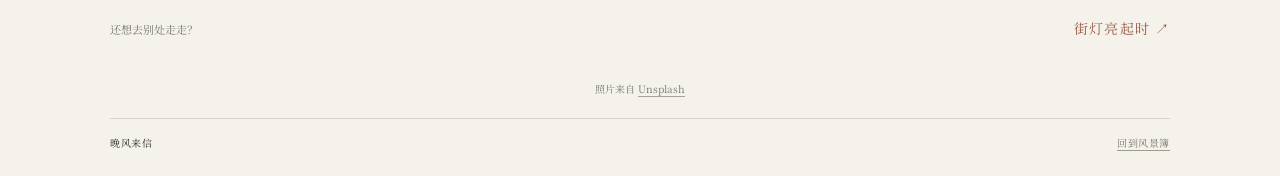
==== commit 6a37ef08: "Add unique destination backgrounds and details" ====
--- a/coast.html
+++ b/coast.html
@@ -3,7 +3,7 @@
 <main><section class="place-cover"><img data-photo="coast" alt="海浪和远处的海平线"><div class="place-cover-title"><small>海边 · 潮汐</small><h1>潮水之间</h1><p>水退下去以后，海滩上留下了一道浅浅的光。</p></div><a class="cover-enter" href="#view">走到海边</a></section>
 <section class="place-intro shell" id="view"><div><small>沿着潮线往前走</small><h2>海面一直在变化，<br>岸边替它记下痕迹。</h2></div><div><p>浪花退开以后，湿沙上留下明暗交替的纹路。碎贝壳、海草和圆润的小石子被推到同一条线上，标出潮水刚刚经过的位置。</p><p>风从海面吹来，带着开阔的声音。远处的船很小，近处的浪却一层层靠近，画面里有两种不同的速度。</p><p>如果遇到港口，可以看看停泊的渔船、缆绳和岸边的工作痕迹。海岸既是风景，也是一处正在使用的地方。</p></div></section>
 <section class="photo-essay shell"><article class="essay-row"><figure class="essay-image"><img data-photo="coast" loading="lazy" alt="海浪退去后留下的湿沙纹路"></figure><div class="essay-text"><small>潮线 / 湿沙</small><h3>浪花退去，沙滩上出现一张纹理图。</h3><p>水从沙粒间退回海里，留下一层薄薄的反光。弯曲的线条有时平行，有时被脚印截断。</p><p>顺着潮线看过去，碎贝壳和海草聚在一起，像海水临时留下的边框。</p></div></article><article class="essay-row reverse"><figure class="essay-image"><img data-photo="coast" loading="lazy" alt="海浪与岸边的白色泡沫"></figure><div class="essay-text"><small>浪头 / 白沫</small><h3>浪的边缘先亮起来。</h3><p>浪头抬高时，白沫沿着海面向两边散开；水浅下来以后，颜色转成透明的青绿。</p><p>站在干燥的岸边看它来、停、退，几次之后就能分辨不同浪头的大小。</p></div></article><article class="essay-row"><figure class="essay-image"><img data-photo="coast" loading="lazy" alt="海岸边被风吹动的草地"></figure><div class="essay-text"><small>海风 / 岸草</small><h3>离开水边几步，风会碰到岸上的草。</h3><p>草叶朝着同一个方向伏下去，又在风变轻时慢慢立起来。沙地上留下浅浅的弧线，能看出风走过的方向。</p><p>回头看海面，刚才听到的声音仍在，只是多了一层陆地的近景。</p></div></article><article class="essay-row reverse"><figure class="essay-image"><img data-photo="coast" loading="lazy" alt="远处航行的船与海平线"></figure><div class="essay-text"><small>船只 / 远海</small><h3>远处的船，让海面有了尺度。</h3><p>船移动得很慢，偶尔被一道浪遮住一部分。海天交界处的颜色更浅，近处的水则带着深浅不一的光。</p><p>试着看一会儿船的方向，再把目光移到浪线上，会发现远与近各有自己的节奏。</p></div></article><article class="essay-row"><figure class="essay-image"><img data-photo="coast" loading="lazy" alt="海港码头和停泊的船只"></figure><div class="essay-text"><small>港口 / 缆绳</small><h3>岸边的细节把海与生活连起来。</h3><p>码头边的缆绳、护栏和船身上的颜色，都是海风和盐分留下的痕迹。工作时的声音会从水面传过来。</p><p>走过港口时留出通道，远远看看船只怎样进出，也看看海边日常如何展开。</p></div></article></section>
-<section class="route-explorer shell" data-route-explorer aria-label="从潮线走向开阔处"><div class="route-heading"><div><small>走慢一点 · 看具体的地方</small><h2>从潮线走向开阔处</h2></div><p>海边的线索会随着潮水移动。先看湿沙，再看浪头，最后把视线放到海平线，给自己留在安全、干燥的岸边。</p></div><div class="route-body"><div class="route-tabs" role="tablist" aria-label="选择观察停留点"><button class="route-tab is-active" id="route-tab-coast-1" type="button" role="tab" aria-selected="true" aria-controls="route-panel-coast-1" tabindex="0" data-route-tab="0"><span class="route-tab-no">01</span><span><strong>潮线</strong><small>海水刚刚来过</small></span><b aria-hidden="true">↗</b></button><button class="route-tab" id="route-tab-coast-2" type="button" role="tab" aria-selected="false" aria-controls="route-panel-coast-2" tabindex="-1" data-route-tab="1"><span class="route-tab-no">02</span><span><strong>浪头</strong><small>白沫的形状</small></span><b aria-hidden="true">↗</b></button><button class="route-tab" id="route-tab-coast-3" type="button" role="tab" aria-selected="false" aria-controls="route-panel-coast-3" tabindex="-1" data-route-tab="2"><span class="route-tab-no">03</span><span><strong>远海</strong><small>船与海平线</small></span><b aria-hidden="true">↗</b></button></div><div class="route-panels"><article class="route-panel" id="route-panel-coast-1" role="tabpanel" aria-labelledby="route-tab-coast-1" data-route-panel="0"><small>01 / 潮线</small><h3>湿沙把时间留下来</h3><p>刚退去的海水在沙上留下一层薄光，碎贝壳和海草沿着边缘聚集。脚印打断了原本平行的细纹，也能看出这段岸线刚才有人经过。</p><p>潮线会随涨落改变位置，不要只顾拍照而靠近陡坡、礁石或浪涌区。可以从颜色较深的湿沙判断水到过哪里。</p><div class="route-practice"><span>留意一件小事</span><p>挑一处不被脚印打断的纹路，顺着它看向海水退去的方向。</p></div></article><article class="route-panel" id="route-panel-coast-2" role="tabpanel" aria-labelledby="route-tab-coast-2" hidden data-route-panel="1"><small>02 / 浪头</small><h3>观察一朵白沫如何散开</h3><p>浪头抬起时，边缘先透亮，然后翻成白沫。泡沫往岸边推，遇到浅滩会分成几股，最后在沙面上薄薄地铺开。</p><p>连续看三道浪，能发现它们并不完全一样：有的长，有的碎，有的被风推向侧面。观察它们的间隔，比追着浪跑更轻松。</p><div class="route-practice"><span>留意一件小事</span><p>站在远离浪线的位置，数三道浪从形成到退去。</p></div></article><article class="route-panel" id="route-panel-coast-3" role="tabpanel" aria-labelledby="route-tab-coast-3" hidden data-route-panel="2"><small>03 / 远海</small><h3>让一艘船给视线一个尺度</h3><p>海平线看起来平直，近岸的水却有许多层次。远处的船移动缓慢，偶尔被浪遮住；云影在它周围经过，让海面明暗交替。</p><p>靠近港口时还可以看到缆绳、浮标和岸边的工作痕迹。码头是有人使用的地方，避开作业区域，不拍摄不愿入镜的人。</p><div class="route-practice"><span>留意一件小事</span><p>先看船的方向，再把视线落回近处的浪尖。</p></div></article></div></div><div class="route-foot"><span>沿途观察 / 01—03</span><span>挑一个停留点，按自己的节奏看</span></div></section><section class="place-pause shell"><p>站在安全的岸边，<br>看三道浪花依次靠近、退远。</p><small>海岸 · 潮线、浪花与港口</small></section>
+<section class="route-explorer shell" data-route-explorer data-place="coast" aria-label="从潮线走向开阔处"><div class="route-heading"><div><small>走慢一点 · 看具体的地方</small><h2>从潮线走向开阔处</h2></div><p>海边的线索会随着潮水移动。先看湿沙，再看浪头，最后把视线放到海平线，给自己留在安全、干燥的岸边。</p></div><div class="route-body"><div class="route-tabs" role="tablist" aria-label="选择观察停留点"><button class="route-tab is-active" id="route-tab-coast-1" type="button" role="tab" aria-selected="true" aria-controls="route-panel-coast-1" tabindex="0" data-route-tab="0"><span class="route-tab-no">01</span><span><strong>潮线</strong><small>海水刚刚来过</small></span><b aria-hidden="true">↗</b></button><button class="route-tab" id="route-tab-coast-2" type="button" role="tab" aria-selected="false" aria-controls="route-panel-coast-2" tabindex="-1" data-route-tab="1"><span class="route-tab-no">02</span><span><strong>浪头</strong><small>白沫的形状</small></span><b aria-hidden="true">↗</b></button><button class="route-tab" id="route-tab-coast-3" type="button" role="tab" aria-selected="false" aria-controls="route-panel-coast-3" tabindex="-1" data-route-tab="2"><span class="route-tab-no">03</span><span><strong>远海</strong><small>船与海平线</small></span><b aria-hidden="true">↗</b></button></div><div class="route-panels"><article class="route-panel" id="route-panel-coast-1" role="tabpanel" aria-labelledby="route-tab-coast-1" data-route-panel="0"><small>01 / 潮线</small><h3>湿沙把时间留下来</h3><p>刚退去的海水在沙上留下一层薄光，碎贝壳和海草沿着边缘聚集。脚印打断了原本平行的细纹，也能看出这段岸线刚才有人经过。</p><p>潮线会随涨落改变位置，不要只顾拍照而靠近陡坡、礁石或浪涌区。可以从颜色较深的湿沙判断水到过哪里。</p><div class="route-practice"><span>留意一件小事</span><p>挑一处不被脚印打断的纹路，顺着它看向海水退去的方向。</p></div></article><article class="route-panel" id="route-panel-coast-2" role="tabpanel" aria-labelledby="route-tab-coast-2" hidden data-route-panel="1"><small>02 / 浪头</small><h3>观察一朵白沫如何散开</h3><p>浪头抬起时，边缘先透亮，然后翻成白沫。泡沫往岸边推，遇到浅滩会分成几股，最后在沙面上薄薄地铺开。</p><p>连续看三道浪，能发现它们并不完全一样：有的长，有的碎，有的被风推向侧面。观察它们的间隔，比追着浪跑更轻松。</p><div class="route-practice"><span>留意一件小事</span><p>站在远离浪线的位置，数三道浪从形成到退去。</p></div></article><article class="route-panel" id="route-panel-coast-3" role="tabpanel" aria-labelledby="route-tab-coast-3" hidden data-route-panel="2"><small>03 / 远海</small><h3>让一艘船给视线一个尺度</h3><p>海平线看起来平直，近岸的水却有许多层次。远处的船移动缓慢，偶尔被浪遮住；云影在它周围经过，让海面明暗交替。</p><p>靠近港口时还可以看到缆绳、浮标和岸边的工作痕迹。码头是有人使用的地方，避开作业区域，不拍摄不愿入镜的人。</p><div class="route-practice"><span>留意一件小事</span><p>先看船的方向，再把视线落回近处的浪尖。</p></div></article></div></div><div class="route-field-notes"><div class="field-notes-heading"><small>看风景的小线索</small><p>不同潮位会改变潮线的位置；在安全的岸边观察，不要为了追浪靠近水线。</p></div><div class="field-notes-grid"><article class="field-note"><span>01 / 潮水刻度</span><p>湿沙、干沙与贝壳聚集处分别在哪里？</p></article><article class="field-note"><span>02 / 浪的间隔</span><p>连续三道浪之间，停顿的时间是否相同？</p></article><article class="field-note"><span>03 / 海天尺度</span><p>远处船只移动时，近岸浪花仍在怎样变化？</p></article></div></div><div class="route-foot"><span>沿途观察 / 01—03</span><span>挑一个停留点，按自己的节奏看</span></div></section><section class="place-pause shell"><p>站在安全的岸边，<br>看三道浪花依次靠近、退远。</p><small>海岸 · 潮线、浪花与港口</small></section>
 <div class="next-place shell"><span>还想去别处走走？</span><a href="island.html">街灯亮起时</a></div><div class="place-credit">照片来自 <a href="https://unsplash.com" target="_blank" rel="noreferrer">Unsplash</a></div></main><footer class="site-footer shell"><span>晚风来信</span><a href="index.html">回到风景簿</a></footer></body></html>
 
 
--- a/site.css
+++ b/site.css
@@ -40,4 +40,36 @@
 @media(prefers-reduced-motion:reduce){.cover-link:hover .cover-photo,.destination:hover .destination-image img,.essay-image:hover img,.destination:hover .enter-link b{transform:none}}
 
 /* Quiet, user-controlled soundtrack dock. */
+
+
+/* Route notes: a quiet field guide with three selectable stops. */
+.route-explorer{padding-top:68px;padding-bottom:25px;border-top:1px solid var(--line)}
+.route-heading{display:grid;grid-template-columns:minmax(220px,.8fr) minmax(280px,1.2fr);gap:9%;align-items:end;margin-bottom:30px}
+.route-heading small{font-size:10px;color:var(--red);letter-spacing:.14em}
+.route-heading h2{font-size:27px;font-weight:400;letter-spacing:.08em;margin:10px 0 0}
+.route-heading>p{max-width:570px;color:var(--muted);font-size:13px;line-height:2;margin:0 0 2px}
+.route-body{display:grid;grid-template-columns:minmax(190px,.68fr) minmax(0,1.32fr);border-top:1px solid var(--line);border-bottom:1px solid var(--line);min-height:300px}
+.route-tabs{display:flex;flex-direction:column;border-right:1px solid var(--line);padding:13px 22px 13px 0}
+.route-tab{width:100%;display:grid;grid-template-columns:32px 1fr 18px;gap:11px;align-items:center;text-align:left;border:0;border-bottom:1px solid transparent;background:transparent;color:var(--muted);padding:13px 8px;cursor:pointer;font-family:var(--serif);transition:color .2s,background .2s}
+.route-tab:hover{color:var(--ink);background:#eeebe3}
+.route-tab.is-active{color:var(--ink);border-bottom-color:var(--red)}
+.route-tab-no{font:10px Arial,sans-serif;color:var(--red);letter-spacing:.1em}
+.route-tab strong{display:block;font-weight:400;font-size:14px;letter-spacing:.05em}
+.route-tab small{display:block;margin-top:4px;color:var(--muted);font-size:10px}
+.route-tab>b{font:13px Arial,sans-serif;color:var(--red);opacity:0;transform:translate(-3px,3px);transition:opacity .2s,transform .2s}
+.route-tab.is-active>b{opacity:1;transform:translate(0,0)}
+.route-tab:focus-visible{outline:1px solid var(--red);outline-offset:2px}
+.route-panels{padding:27px clamp(22px,5vw,66px) 24px}
+.route-panel[hidden]{display:none}
+.route-panel{animation:route-in .28s var(--ease-out) both}
+.route-panel>small{font:10px Arial,sans-serif;color:var(--red);letter-spacing:.12em}
+.route-panel h3{font-size:21px;line-height:1.7;font-weight:400;letter-spacing:.05em;margin:8px 0 12px}
+.route-panel>p{font-size:12px;line-height:2.05;color:var(--muted);margin:0 0 9px}
+.route-practice{display:grid;grid-template-columns:100px 1fr;gap:12px;align-items:start;margin-top:18px;padding-top:13px;border-top:1px solid var(--line)}
+.route-practice>span{font-size:10px;letter-spacing:.08em;color:var(--red)}
+.route-practice p{font-size:11px;line-height:1.9;color:var(--ink);margin:0}
+.route-foot{display:flex;justify-content:space-between;padding-top:10px;color:var(--muted);font-size:9px;letter-spacing:.07em}
+@keyframes route-in{from{opacity:0;transform:translateY(5px)}to{opacity:1;transform:translateY(0)}}
+@media(max-width:720px){.route-explorer{padding-top:48px}.route-heading{grid-template-columns:1fr;gap:12px;margin-bottom:20px}.route-heading h2{font-size:23px}.route-body{grid-template-columns:1fr;min-height:0}.route-tabs{flex-direction:row;border-right:0;border-bottom:1px solid var(--line);padding:7px 0;gap:4px}.route-tab{grid-template-columns:20px 1fr 10px;gap:5px;padding:9px 6px}.route-tab strong{font-size:12px}.route-tab small{font-size:9px}.route-panels{padding:20px 5px 18px}.route-panel h3{font-size:18px}.route-practice{grid-template-columns:78px 1fr}.route-foot{gap:12px}.route-foot span:last-child{text-align:right}}
+@media(prefers-reduced-motion:reduce){.route-panel{animation:none}}
 
